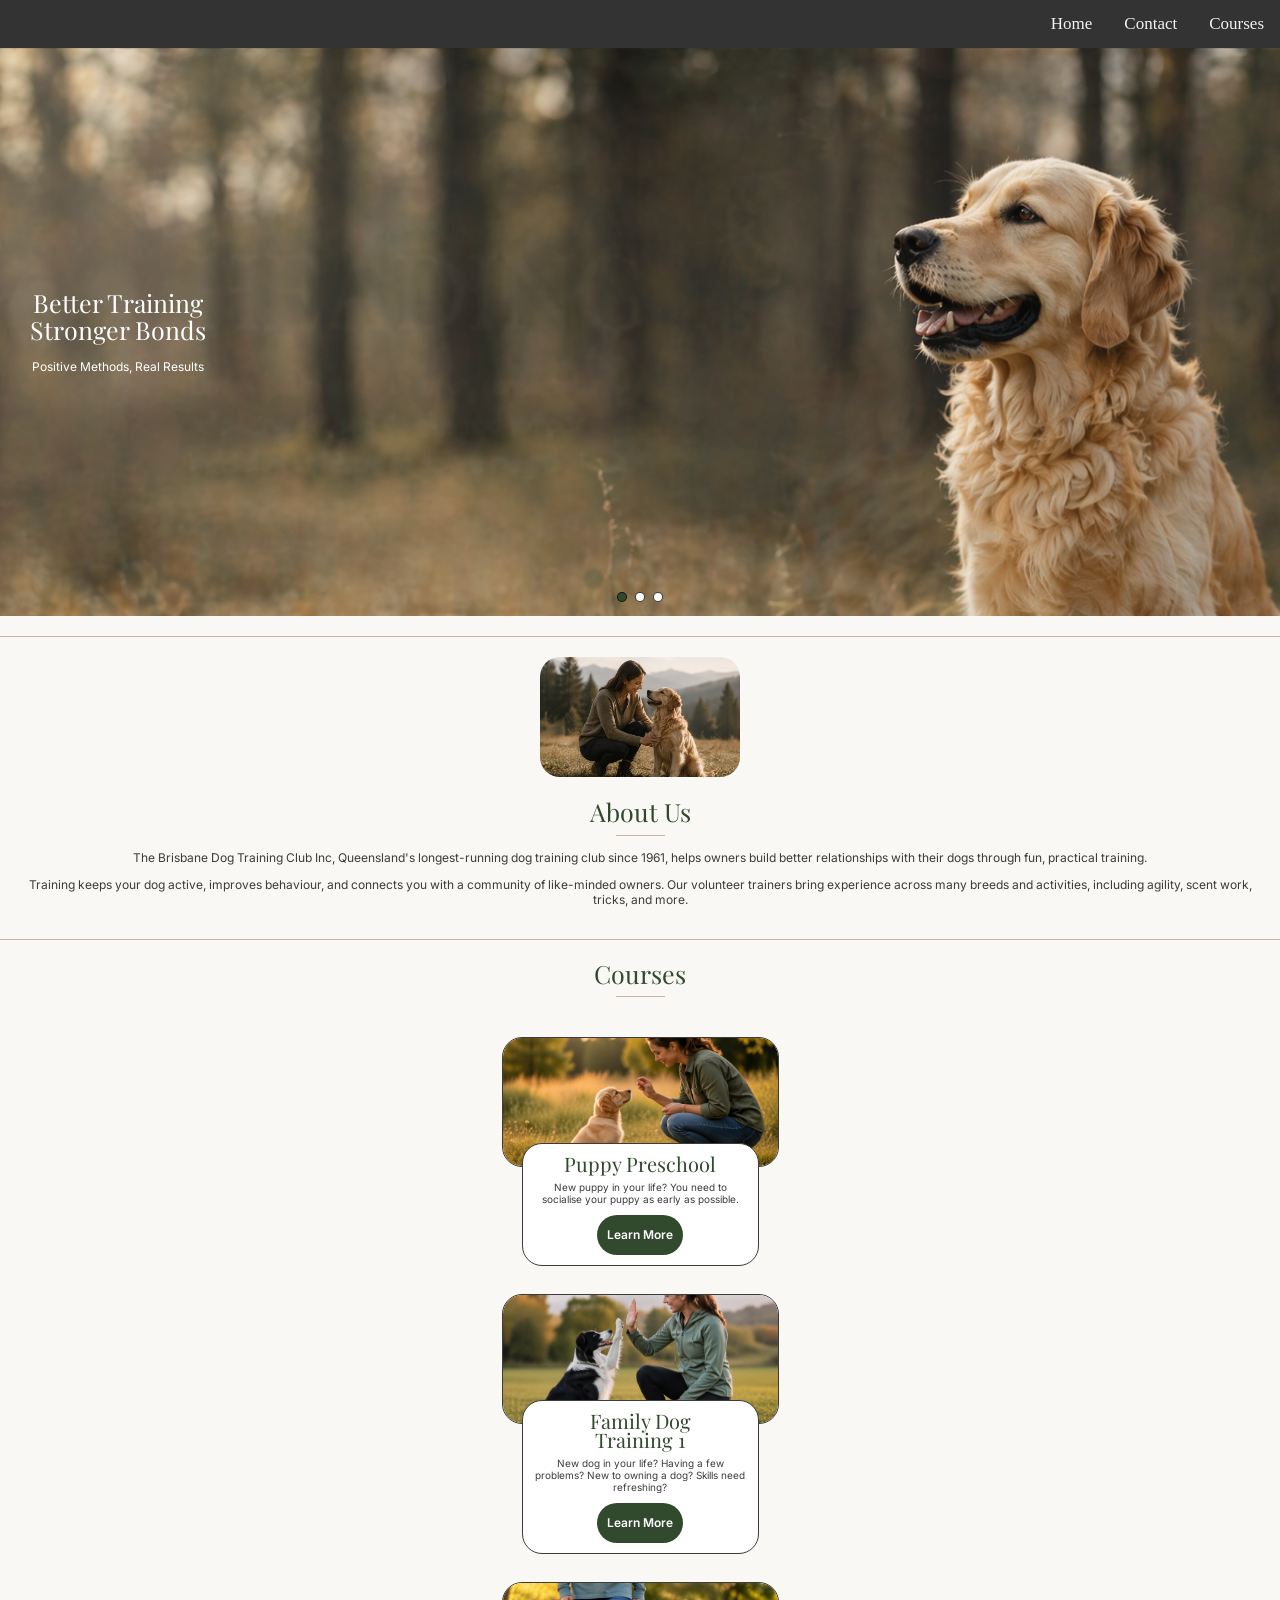
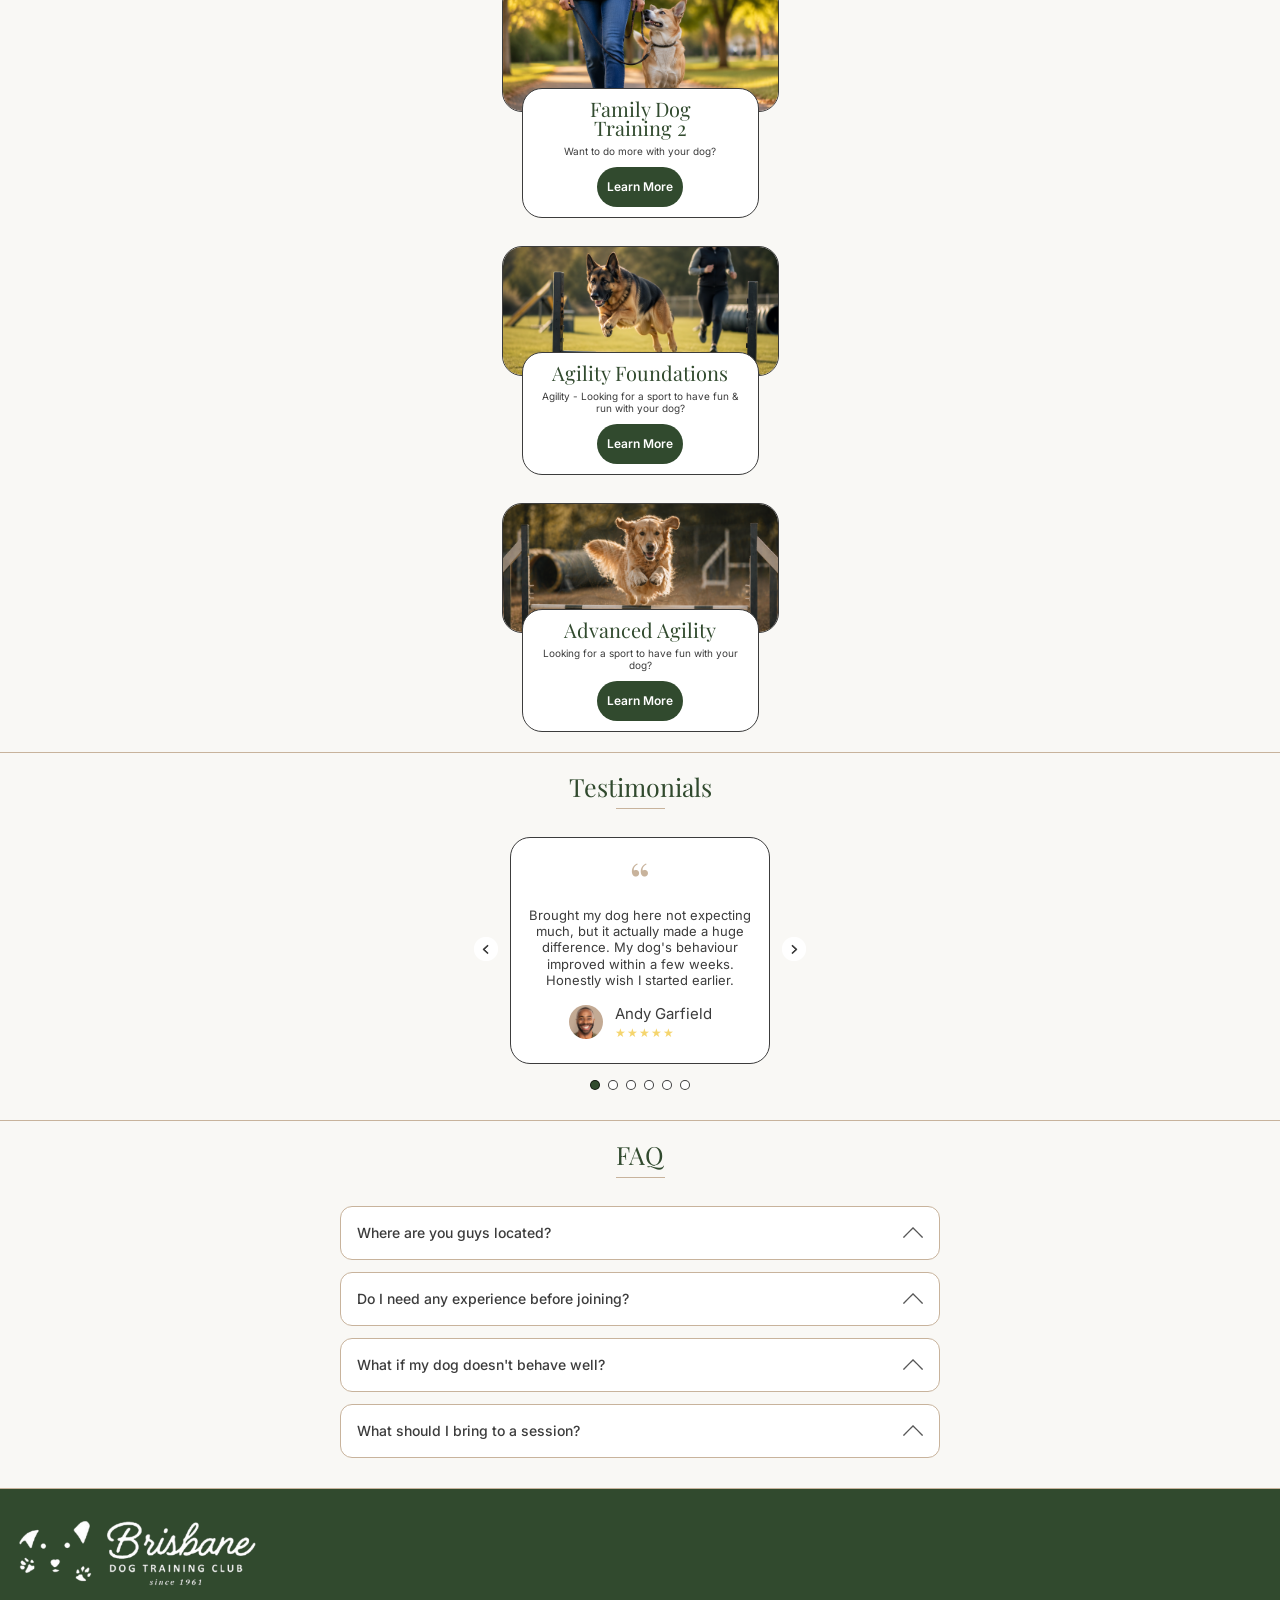
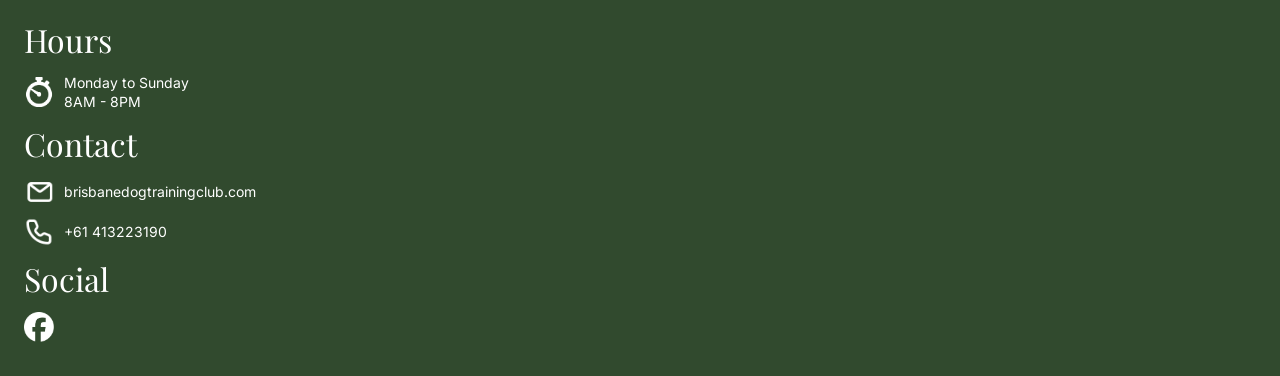
==== index.html @ 81d96376 "add desktop footer" ====
<!DOCTYPE html>
<html lang="en">

<head>
    <meta charset="UTF-8">
    <meta name="viewport" content="width=device-width, initial-scale=1.0">
    <title>Brisbane Dog Training Club</title>

    <link rel="stylesheet" href="styles/main.css">
    <link rel="stylesheet" href="styles/home.css">

    <link rel="preconnect" href="https://fonts.googleapis.com">
    <link rel="preconnect" href="https://fonts.gstatic.com" crossorigin>
    <link
        href="https://fonts.googleapis.com/css2?family=Inter:ital,opsz,wght@0,14..32,100..900;1,14..32,100..900&family=Playfair+Display:ital,wght@0,400..900;1,400..900&display=swap"
        rel="stylesheet">
</head>

<body>
    <div class="topnav">
        <a href="#courses">Courses</a>
        <a href="#contact">Contact</a>
        <a href="#home">Home</a>
    </div>

    <section id="home" class="hero">
        <div class="hero-bg"></div>

        <div class="hero-text">
            <h1 class="text-heading">Better Training<br>Stronger Bonds</h1>
            <p class="text-subtitle">Positive Methods, Real Results</p>
        </div>

        <div class="hero-dots">
            <button class="hero-dot active" aria-label="Show hero image 1"></button>
            <button class="hero-dot" aria-label="Show hero image 2"></button>
            <button class="hero-dot" aria-label="Show hero image 3"></button>
        </div>
    </section>

    <section class="about-section">
        <div class="about-content">
            <img src="assets/images/about-us-dog.png" alt="Owner training a golden retriever outdoors"
                class="about-image">

            <div class="about-text">
                <h2 class="text-heading">About Us</h2>
                <div class="about-title-line"></div>

                <p class="text-body">
                    The Brisbane Dog Training Club Inc, Queensland's longest-running
                    dog training club since 1961, helps owners build better relationships
                    with their dogs through fun, practical training.
                </p>

                <p class="text-body">
                    Training keeps your dog active, improves behaviour, and connects
                    you with a community of like-minded owners. Our volunteer trainers
                    bring experience across many breeds and activities, including agility,
                    scent work, tricks, and more.
                </p>
            </div>
        </div>
    </section>

    <section id="courses" class="courses-section">
        <div class="courses-header">
            <h2 class="text-heading">Courses</h2>
            <div class="courses-title-line"></div>
        </div>

        <div class="courses-grid">
            <article class="course-card">
                <img src="assets/images/training-1.png" alt="Puppy preschool training" class="course-image">

                <div class="course-info">
                    <h3 class="text-subheading">Puppy Preschool</h3>
                    <p class="text-body2">New puppy in your life? You need to socialise your puppy as early as possible.
                    </p>
                    <a href="#" class="course-button text-ui">Learn More</a>
                </div>
            </article>

            <article class="course-card">
                <img src="assets/images/training-2.png" alt="Family dog training 1" class="course-image">

                <div class="course-info">
                    <h3 class="text-subheading">Family Dog<br>Training 1</h3>
                    <p class="text-body2">New dog in your life? Having a few problems? New to owning a dog? Skills need
                        refreshing?</p>
                    <a href="#" class="course-button text-ui">Learn More</a>
                </div>
            </article>

            <article class="course-card">
                <img src="assets/images/training-3.png" alt="Family dog training 2" class="course-image">

                <div class="course-info">
                    <h3 class="text-subheading">Family Dog<br>Training 2</h3>
                    <p class="text-body2">Want to do more with your dog?</p>
                    <a href="#" class="course-button text-ui">Learn More</a>
                </div>
            </article>

            <article class="course-card">
                <img src="assets/images/training-4.png" alt="Agility foundations" class="course-image">

                <div class="course-info">
                    <h3 class="text-subheading">Agility Foundations</h3>
                    <p class="text-body2">Agility - Looking for a sport to have fun & run with your dog?</p>
                    <a href="#" class="course-button text-ui">Learn More</a>
                </div>
            </article>

            <article class="course-card course-card-last">
                <img src="assets/images/training-5.png" alt="Advanced agility" class="course-image">

                <div class="course-info">
                    <h3 class="text-subheading">Advanced Agility</h3>
                    <p class="text-body2">Looking for a sport to have fun with your dog?</p>
                    <a href="#" class="course-button text-ui">Learn More</a>
                </div>
            </article>
        </div>
    </section>
    <section class="testimonials-section">
        <div class="testimonials-header">
            <h2 class="text-heading">Testimonials</h2>
            <div class="testimonials-title-line"></div>
        </div>

        <!-- Mobile carousel -->
        <div class="testimonials-carousel">
            <button class="testimonial-arrow testimonial-arrow-left" aria-label="Previous">
                <img src="assets/images/left-arrow.png" alt="Previous">
            </button>

            <div class="testimonials-track-wrapper">
                <div class="testimonials-track">

                    <article class="testimonial-card">
                        <div class="testimonial-quote">&ldquo;</div>
                        <p class="testimonial-review">Brought my dog here not expecting much, but it actually made a
                            huge
                            difference. My dog's behaviour improved within a few weeks. Honestly wish I started earlier.
                        </p>
                        <div class="testimonial-person">
                            <img src="assets/images/guy-1.png" alt="Andy Garfield" class="testimonial-image">
                            <div class="testimonial-details">
                                <h3 class="text-body2">Andy Garfield</h3>
                                <div class="testimonial-stars">★★★★★</div>
                            </div>
                        </div>
                    </article>

                    <article class="testimonial-card">
                        <div class="testimonial-quote">&ldquo;</div>
                        <p class="testimonial-review">Really welcoming environment, didn't feel judged at all even
                            though my
                            dog was a bit chaotic at first. You can tell the trainers genuinely care.</p>
                        <div class="testimonial-person">
                            <img src="assets/images/guy-2.png" alt="Priya S." class="testimonial-image">
                            <div class="testimonial-details">
                                <h3 class="text-body2">Priya S.</h3>
                                <div class="testimonial-stars">★★★★★</div>
                            </div>
                        </div>
                    </article>

                    <article class="testimonial-card">
                        <div class="testimonial-quote">&ldquo;</div>
                        <p class="testimonial-review">I liked that it's not overly strict or intimidating. They focus on
                            practical training you can actually use at home. My dog is way more responsive now,
                            especially
                            on walks.</p>
                        <div class="testimonial-person">
                            <img src="assets/images/guy-3.png" alt="Marcus L." class="testimonial-image">
                            <div class="testimonial-details">
                                <h3 class="text-body2">Marcus L.</h3>
                                <div class="testimonial-stars">★★★★★</div>
                            </div>
                        </div>
                    </article>

                    <article class="testimonial-card">
                        <div class="testimonial-quote">&ldquo;</div>
                        <p class="testimonial-review">Such a good community vibe, everyone is super friendly. I've met a
                            few
                            people I still keep in touch with outside of training.</p>
                        <div class="testimonial-person">
                            <img src="assets/images/guy-4.png" alt="Emily R." class="testimonial-image">
                            <div class="testimonial-details">
                                <h3 class="text-body2">Emily R.</h3>
                                <div class="testimonial-stars">★★★★★</div>
                            </div>
                        </div>
                    </article>

                    <article class="testimonial-card">
                        <div class="testimonial-quote">&ldquo;</div>
                        <p class="testimonial-review">Was a bit nervous going in, but it turned out to be really chill.
                            The
                            trainers take the time to help you individually. Definitely worth it.</p>
                        <div class="testimonial-person">
                            <img src="assets/images/guy-5.png" alt="Sophie N." class="testimonial-image">
                            <div class="testimonial-details">
                                <h3 class="text-body2">Sophie N.</h3>
                                <div class="testimonial-stars">★★★★★</div>
                            </div>
                        </div>
                    </article>

                    <article class="testimonial-card">
                        <div class="testimonial-quote">&ldquo;</div>
                        <p class="testimonial-review">The variety of activities surprised me, it's not just basic
                            obedience.
                            We tried some agility stuff and it was actually really fun. Feels very approachable.</p>
                        <div class="testimonial-person">
                            <img src="assets/images/guy-6.png" alt="Jason T." class="testimonial-image">
                            <div class="testimonial-details">
                                <h3 class="text-body2">Jason T.</h3>
                                <div class="testimonial-stars">★★★★★</div>
                            </div>
                        </div>
                    </article>

                </div>
            </div>

            <button class="testimonial-arrow testimonial-arrow-right" aria-label="Next">
                <img src="assets/images/right-arrow.png" alt="Next">
            </button>
        </div>

        <div class="testimonials-dots">
            <button class="testimonial-dot active"></button>
            <button class="testimonial-dot"></button>
            <button class="testimonial-dot"></button>
            <button class="testimonial-dot"></button>
            <button class="testimonial-dot"></button>
            <button class="testimonial-dot"></button>
        </div>

        <!-- Desktop grid (hidden on mobile) -->
        <div class="testimonials-grid">
            <article class="testimonial-card">
                <div class="testimonial-quote">&ldquo;</div>
                <p class="testimonial-review">Brought my dog here not expecting much, but it actually made a huge
                    difference. My dog's behaviour improved within a few weeks. Honestly wish I started earlier.</p>
                <div class="testimonial-person">
                    <img src="assets/images/guy-1.png" alt="Andy Garfield" class="testimonial-image">
                    <div class="testimonial-details">
                        <h3 class="text-body2">Andy Garfield</h3>
                        <div class="testimonial-stars">★★★★★</div>
                    </div>
                </div>
            </article>

            <article class="testimonial-card">
                <div class="testimonial-quote">&ldquo;</div>
                <p class="testimonial-review">Really welcoming environment, didn't feel judged at all even though my dog
                    was
                    a bit chaotic at first. You can tell the trainers genuinely care.</p>
                <div class="testimonial-person">
                    <img src="assets/images/guy-2.png" alt="Priya S." class="testimonial-image">
                    <div class="testimonial-details">
                        <h3 class="text-body2">Priya S.</h3>
                        <div class="testimonial-stars">★★★★★</div>
                    </div>
                </div>
            </article>

            <article class="testimonial-card">
                <div class="testimonial-quote">&ldquo;</div>
                <p class="testimonial-review">I liked that it's not overly strict or intimidating. They focus on
                    practical
                    training you can actually use at home. My dog is way more responsive now, especially on walks.</p>
                <div class="testimonial-person">
                    <img src="assets/images/guy-3.png" alt="Marcus L." class="testimonial-image">
                    <div class="testimonial-details">
                        <h3 class="text-body2">Marcus L.</h3>
                        <div class="testimonial-stars">★★★★★</div>
                    </div>
                </div>
            </article>

            <article class="testimonial-card">
                <div class="testimonial-quote">&ldquo;</div>
                <p class="testimonial-review">Such a good community vibe, everyone is super friendly. I've met a few
                    people
                    I still keep in touch with outside of training.</p>
                <div class="testimonial-person">
                    <img src="assets/images/guy-4.png" alt="Emily R." class="testimonial-image">
                    <div class="testimonial-details">
                        <h3 class="text-body2">Emily R.</h3>
                        <div class="testimonial-stars">★★★★★</div>
                    </div>
                </div>
            </article>

            <article class="testimonial-card">
                <div class="testimonial-quote">&ldquo;</div>
                <p class="testimonial-review">Was a bit nervous going in, but it turned out to be really chill. The
                    trainers
                    take the time to help you individually. Definitely worth it.</p>
                <div class="testimonial-person">
                    <img src="assets/images/guy-5.png" alt="Sophie N." class="testimonial-image">
                    <div class="testimonial-details">
                        <h3 class="text-body2">Sophie N.</h3>
                        <div class="testimonial-stars">★★★★★</div>
                    </div>
                </div>
            </article>

            <article class="testimonial-card">
                <div class="testimonial-quote">&ldquo;</div>
                <p class="testimonial-review">The variety of activities surprised me, it's not just basic obedience. We
                    tried some agility stuff and it was actually really fun. Feels very approachable.</p>
                <div class="testimonial-person">
                    <img src="assets/images/guy-6.png" alt="Jason T." class="testimonial-image">
                    <div class="testimonial-details">
                        <h3 class="text-body2">Jason T.</h3>
                        <div class="testimonial-stars">★★★★★</div>
                    </div>
                </div>
            </article>
        </div>
    </section>
    <section class="faq-section">
        <div class="faq-header">
            <h2 class="text-heading">FAQ</h2>
            <div class="faq-title-line"></div>
        </div>

        <div class="faq-list">

            <div class="faq-item">
                <button class="faq-question">
                    <span>Where are you guys located?</span>
                    <img src="assets/images/down-arrow.png" alt="toggle" class="faq-icon">
                </button>
                <div class="faq-answer">
                    <p class="text-body">We're located at 15 Englefield Rd, Oxley QLD 4075 in Brisbane. Our grounds are easy
                        to access and provide plenty of open space for training.</p>
                </div>
            </div>

            <div class="faq-item">
                <button class="faq-question">
                    <span>Do I need any experience before joining?</span>
                    <img src="assets/images/down-arrow.png" alt="toggle" class="faq-icon">
                </button>
                <div class="faq-answer">
                    <p class="text-body">Not at all. Our classes are designed to suit all levels, whether you're a
                        first-time dog owner or have trained dogs before.</p>
                </div>
            </div>

            <div class="faq-item">
                <button class="faq-question">
                    <span>What if my dog doesn't behave well?</span>
                    <img src="assets/images/down-arrow.png" alt="toggle" class="faq-icon">
                </button>
                <div class="faq-answer">
                    <p class="text-body">That's completely normal and one of the main reasons people join. Our trainers will
                        work with you at your dog's pace and help you manage and improve behaviour in a supportive
                        environment.</p>
                </div>
            </div>

            <div class="faq-item">
                <button class="faq-question">
                    <span>What should I bring to a session?</span>
                    <img src="assets/images/down-arrow.png" alt="toggle" class="faq-icon">
                </button>
                <div class="faq-answer">
                    <p class="text-body">Please bring your dog on a lead, along with some treats or toys to keep them
                        engaged. It's also a good idea to wear comfortable clothing and bring anything your dog is used to.
                    </p>
                </div>
            </div>

        </div>
    </section>
<footer class="footer">
    <img src="assets/icons/white-logo.png" alt="Brisbane Dog Training Club" class="footer-logo">

    <div class="footer-blocks">
        <div class="footer-block">
            <h3 class="footer-heading">Hours</h3>
            <div class="footer-row">
                <img src="assets/icons/time.png" alt="Hours" class="footer-icon">
                <p class="footer-text">Monday to Sunday<br>8AM - 8PM</p>
            </div>
        </div>

        <div class="footer-block">
            <h3 class="footer-heading">Contact</h3>
            <div class="footer-row">
                <img src="assets/icons/gmail.png" alt="Email" class="footer-icon">
                <p class="footer-text">brisbanedogtrainingclub.com</p>
            </div>
            <div class="footer-row">
                <img src="assets/icons/phone.png" alt="Phone" class="footer-icon">
                <p class="footer-text">+61 413223190</p>
            </div>
        </div>

        <div class="footer-block">
            <h3 class="footer-heading">Social</h3>
            <a href="https://www.facebook.com/bdtc1" target="_blank">
                <img src="assets/icons/facebook.png" alt="Facebook" class="footer-icon">
            </a>
        </div>
    </div>
</footer>
    <script src="scripts/home.js"></script>
</body>
</html>

<!--
 Contains:z

Header / navbar
Hero carousel
About Us section
Courses section
Testimonials section
FAQ section
Footer
Floating Doggo AI button

Links/buttons:

Home nav → index.html
Courses nav → scrolls to Courses section or links to index.html#courses
Contact nav → scrolls to Footer/Contact section or links to index.html#contact
Cart icon → pages/checkout.html
Doggo AI floating button → pages/doggo-ai.html
Learn More on course card → pages/course-detail.html?course=course-id

JavaScript notes:

Hero carousel changes image/text
Testimonials carousel changes review card
FAQ opens/closes answers
Cart number updates from localStorage

-->
---- styles/main.css ----
/* Global colours, fonts, body, buttons, header, footer, reusable styles */

/* =========================
   GLOBAL COLORS
========================= */

:root {
  --color-header-bg: #f6f2e8;
  --color-page-bg: #f9f8f5;
  --color-text-dark: #3c3c3c;
  --color-primary: #314a2e;
  --color-line: #c8b39c;
  --color-surface: #ffffff;
}

/* =========================
   GLOBAL FONTS & TYPOGRAPHY
   Mobile base: 390px
   Desktop override: 1440px
========================= */

.text-heading {
  font-family: "Playfair Display", serif;
  font-size: 25px;
  font-weight: 400;
  line-height: 1.1;
}

.text-subheading {
  font-family: "Playfair Display", serif;
  font-size: 20px;
  font-weight: 400;
  line-height: 0.95;
}

.text-subtitle {
  font-family: "Inter", sans-serif;
  font-size: 12px;
  font-weight: 400;
  line-height: 1.3;
}

.text-body {
  font-family: "Inter", sans-serif;
  font-size: 12px; /* was 8px */
  font-weight: 400;
  line-height: normal;
}

.text-body2 {
  font-family: "Inter", sans-serif;
  font-size: 10px;
  font-weight: 400;
  line-height: normal;
}

.text-ui {
  font-family: "Inter", sans-serif;
  font-size: 12px;
  font-weight: 600;
  line-height: normal;
}

@media (min-width: 1440px) {
  .text-heading {
    font-size: 92px;
  }

  .text-subheading {
    font-size: 39px;
  }

  .text-subtitle {
    font-size: 44px;
  }

  .text-body {
    font-size: 30px;
  }

  .text-body2 {
    font-size: 20px;
  }

  .text-ui {
    font-size: 21px;
  }
}

html,
body {
  margin: 0;
  padding: 0;
  background-color: var(--color-page-bg);
}
/* =========================
   HEADER / TOP NAVIGATION
========================= */



/* background colour */
.topnav {
  background-color: #333;
  overflow: hidden;
}

/* text */
.topnav a {
  float: right;
  color: #f2f2f2;
  text-align: center;
  padding: 14px 16px;
  text-decoration: none;
  font-size: 17px;
}

/* colour on hover */
.topnav a:hover {
  background-color: #ddd;
  color: black;
}
---- styles/home.css ----
/* Hero, About, Courses, Testimonials, FAQ, Doggo AI floating button */
/* Typography handled by main.css — add these classes to your HTML:
   h1            → text-heading
   .hero-text p  → text-subtitle
   about h2      → text-heading
   about p       → text-body
   courses h2    → text-heading
   course h3     → text-subheading
   course p      → text-body
   .course-button → text-ui
*/

/* =========================
   HERO SECTION — Mobile 390px
========================= */

.hero {
  width: 100%;
  aspect-ratio: 390 / 173;
  max-height: 639.656px;
  position: relative;
  overflow: hidden;
}

.hero-bg {
  position: absolute;
  inset: 0;
  background-image: url("../assets/images/top-dog-1.png");
  background-size: cover;
  background-repeat: no-repeat;
  background-position: center;
  opacity: 1;
  transition: opacity 0.45s ease;
  z-index: 1;
}

.hero-bg.is-fading {
  opacity: 0;
}

.hero-text {
  position: absolute;
  left: 30px;
  top: 50%;
  transform: translateY(-50%);
  color: var(--color-surface);
  text-align: center;
  z-index: 2;
}

.hero-text h1 {
  margin: 0;
  color: var(--color-surface);
}

.hero-text p {
  margin: 15px 0 0;
  color: var(--color-surface);
}

.hero-dots {
  position: absolute;
  left: 50%;
  bottom: 14px;
  transform: translateX(-50%);
  display: flex;
  gap: 8px;
  z-index: 3;
}

.hero-dot {
  width: 10px;
  height: 10px;
  border-radius: 50%;
  border: 1px solid rgba(0, 0, 0, 0.75);
  padding: 0;
  background-color: var(--color-surface);
  cursor: pointer;
}

.hero-dot.active {
  background-color: var(--color-primary);
}

/* =========================
   ABOUT SECTION — Mobile 390px
========================= */

.about-section {
  margin-top: 20px;
  min-height: 187px;
  border-top: 1px solid var(--color-line);
  border-bottom: 1px solid var(--color-line);
  background-color: var(--color-page-bg);
  padding: 20px 12px;
}

.about-content {
  display: flex;
  flex-direction: column; /* stack vertically on mobile */
  align-items: center;
  gap: 21px;
  width: 100%;
  max-width: 1349px;
  margin: 0 auto;
}

.about-image {
  width: 200px;
  height: 120px;
  border-radius: 20px;
  object-fit: cover;
  flex-shrink: 0;
}

.about-text h2 {
  margin: 0;
  color: var(--color-primary);
  text-align: center; /* was left */
}

.about-title-line {
  width: 49px;
  height: 1px;
  background-color: var(--color-line);
  margin-top: 10px;
  margin-bottom: 14px;
  margin-left: auto; /* centre the line */
  margin-right: auto;
}

.about-text p {
  color: var(--color-text-dark);
  text-align: center;
}

.about-text p {
  color: var(--color-text-dark);
}

/* =========================
   COURSES SECTION — Mobile 390px
========================= */

.courses-section {
  min-height: 1205px;
  background-color: var(--color-page-bg);
  padding: 20px 0;
  border-bottom: 1px solid var(--color-line);
}

.courses-header {
  text-align: center;
  margin-bottom: 40px;
}

.courses-header h2 {
  margin: 0;
  color: var(--color-primary);
  text-align: center;
}

.courses-title-line {
  width: 49px;
  height: 1px;
  background-color: var(--color-line);
  margin: 8px auto 0;
}

.courses-grid {
  display: grid;
  grid-template-columns: 1fr;
  justify-items: center;
  gap: 28px;
  max-width: 100%;
  margin: 0 auto;
}

.course-card {
  position: relative;
  width: 275px;
  display: flex;
  flex-direction: column;
  align-items: center;
}

.course-image {
  width: 275px;
  aspect-ratio: 275 / 128;
  border-radius: 20px;
  border: 1px solid #3c3c3c;
  object-fit: cover;
  display: block;
}

.course-info {
  width: 211px;
  min-height: auto;
  margin-top: -24px;
  padding: 10px 12px;
  background-color: var(--color-surface);
  border: 1px solid var(--color-text-dark);
  border-radius: 20px;
  text-align: center;
  position: relative;
  z-index: 2;
  display: flex;
  flex-direction: column;
  align-items: center;
}

.course-info h3 {
  margin: 0 0 8px;
  color: var(--color-primary);
  text-align: center;
}

.course-info p {
  margin: 0 0 10px;
  color: var(--color-text-dark);
  text-align: center;
}

.course-button {
  width: 86px;
  height: 40px;
  display: flex;
  align-items: center;
  justify-content: center;
  border-radius: 20px;
  background-color: var(--color-primary);
  color: var(--color-surface);
  text-decoration: none;
}

/* =========================
   TESTIMONIALS SECTION — Mobile 390px
========================= */

.testimonials-section {
  background-color: var(--color-page-bg);
  padding: 20px 0 30px;
  border-bottom: 1px solid var(--color-line);
}

.testimonials-header {
  text-align: center;
  margin-bottom: 28px;
}

.testimonials-header h2 {
  margin: 0;
  color: var(--color-primary);
}

.testimonials-title-line {
  width: 49px;
  height: 1px;
  background-color: var(--color-line);
  margin: 8px auto 0;
}

/* --- Mobile carousel --- */
.testimonials-carousel {
  display: flex;
  align-items: center;
  justify-content: center;
  gap: 8px;
  padding: 0 4px;
}

.testimonials-track-wrapper {
  width: 260px;
  overflow: hidden;
}

.testimonials-track {
  display: flex;
  transition: transform 0.6s ease;
}

.testimonial-card {
  min-width: 260px;
  border: 1px solid var(--color-text-dark);
  border-radius: 20px;
  background-color: var(--color-surface);
  padding: 16px;
  display: flex;
  flex-direction: column;
  align-items: center;
  justify-content: center;
  box-sizing: border-box;
}

.testimonial-arrow {
  background: none;
  border: none;
  cursor: pointer;
  padding: 0 4px;
  flex-shrink: 0;
}

.testimonial-arrow img {
  width: 24px;
  height: 24px;
}

.testimonial-arrow:hover {
  color: var(--color-primary);
}

/* --- Dots --- */
.testimonials-dots {
  display: flex;
  justify-content: center;
  gap: 8px;
  margin-top: 16px;
}

.testimonial-dot {
  width: 10px;
  height: 10px;
  border-radius: 50%;
  border: 1px solid rgba(0, 0, 0, 0.75);
  padding: 0;
  background-color: var(--color-surface);
  cursor: pointer;
}

.testimonial-dot.active {
  background-color: var(--color-primary);
}

.testimonial-quote {
  color: var(--color-line);
  font-family: "Playfair Display", serif;
  font-size: 52px;
  font-weight: 400;
  line-height: 0.7;
  margin-bottom: 8px;
}

.testimonial-review {
  width: 100%;
  margin: 0 0 16px;
  color: var(--color-text-dark);
  font-family: "Inter", sans-serif;
  font-size: 13px;
  font-weight: 400;
  line-height: 1.25;
  text-align: center;
}

.testimonial-person {
  display: flex;
  align-items: center;
  justify-content: center;
  gap: 12px;
}

.testimonial-image {
  width: 34px;
  height: 34px;
  border-radius: 50%;
  object-fit: cover;
  flex-shrink: 0;
}

.testimonial-details {
  display: flex;
  flex-direction: column;
  align-items: flex-start;
}

.testimonial-details h3 {
  margin: 0 0 4px;
  color: var(--color-text-dark);
  font-family: "Inter", sans-serif;
  font-size: 15px;
  font-weight: 400;
  line-height: normal;
}

.testimonial-stars {
  color: #f5d56e;
  font-size: 12px;
  letter-spacing: 1px;
  line-height: 1;
}

.testimonials-grid {
  display: none;
}

/* =========================
   FAQ SECTION — Mobile 390px
========================= */

.faq-section {
  background-color: var(--color-page-bg);
  padding: 20px 24px 30px;
  border-bottom: 1px solid var(--color-line);
}

.faq-header {
  text-align: center;
  margin-bottom: 28px;
}

.faq-header h2 {
  margin: 0;
  color: var(--color-primary);
}

.faq-title-line {
  width: 49px;
  height: 1px;
  background-color: var(--color-line);
  margin: 8px auto 0;
}

.faq-list {
  display: flex;
  flex-direction: column;
  gap: 12px;
  max-width: 600px;
  margin: 0 auto;
}

.faq-item {
  border: 1px solid var(--color-line);
  border-radius: 12px;
  overflow: hidden;
  background-color: var(--color-surface);
}

.faq-question {
  width: 100%;
  display: flex;
  align-items: center;
  justify-content: space-between;
  padding: 16px;
  background: none;
  border: none;
  cursor: pointer;
  text-align: left;
  color: var(--color-text-dark);
  font-family: "Inter", sans-serif;
  font-size: 14px;
  font-weight: 500;
  gap: 12px;
}

.faq-icon {
  width: 20px;
  height: 20px;
  flex-shrink: 0;
  object-fit: contain;
  transition: transform 0.3s ease;
}

.faq-item.open .faq-icon {
  transform: rotate(180deg);
}

.faq-answer {
  max-height: 0;
  overflow: hidden;
  transition:
    max-height 0.4s ease,
    padding 0.3s ease;
  padding: 0 16px;
}

.faq-item.open .faq-answer {
  max-height: 300px;
  padding: 0 16px 16px;
}

.faq-answer p {
  margin: 0;
  color: var(--color-text-dark);
}

/* =========================
   FOOTER — Mobile 390px
========================= */

.footer {
  background-color: var(--color-primary);
  padding: 30px 24px;
  display: flex;
  flex-direction: column;
  gap: 24px;
}

.footer-logo {
  width: 300px;
  object-fit: contain;
  align-self: flex-start;
  margin-left: -20px;
}

.footer-heading {
  font-family: "Playfair Display", serif;
  font-size: 32px;
  font-weight: 400;
  color: var(--color-surface);
  margin: 0 0 12px;
}

.footer-block {
  display: flex;
  flex-direction: column;
}

.footer-row {
  display: flex;
  align-items: center;
  gap: 10px;
  margin-bottom: 10px;
}

.footer-icon {
  width: 30px;
  height: 30px;
  object-fit: contain;
  flex-shrink: 0;
}

.footer-text {
  margin: 0;
  color: var(--color-surface);
  font-family: "Inter", sans-serif;
  font-size: 14px;
  font-weight: 400;
  line-height: 1.4;
}
/* =========================
   DESKTOP OVERRIDES — 1440px
========================= */

@media (min-width: 1440px) {
  /* --- Hero --- */
  .hero-text {
    left: 120px;
  }

  .hero-text p {
    margin-top: 55px;
  }

  .hero-dots {
    bottom: 42px;
    gap: 18px;
  }

  .hero-dot {
    width: 24px;
    height: 24px;
    border-width: 3px;
  }

  /* --- About --- */
  .about-content {
    margin-top: 74px;
    margin-bottom: 74px;
    border-top-width: 4px;
    border-bottom-width: 4px;
    flex-direction: row;
    align-items: flex-end;
    gap: 100px; /* more space between image and text */
  }

  .about-text h2 {
    text-align: left;
  }

  .about-text p {
    text-align: left;
  }

  .about-title-line {
    margin-left: 0;
    margin-right: 0;
  }

  .about-image {
    width: 573px;
    height: 491px;
    border-radius: 36px;
  }

  .about-text {
    width: 698px;
  }

  .about-title-line {
    width: 181px;
    height: 4px;
    margin-top: 32px;
    margin-bottom: 33px;
  }

  /* --- Courses --- */
  .courses-section {
    min-height: 1725px;
    padding: 74px 44px;
    border-bottom-width: 4px;
  }

  .courses-header {
    margin-bottom: 79px;
  }

  .courses-title-line {
    width: 181px;
    height: 4px;
    margin-top: 22px;
  }

  .courses-grid {
    display: grid;
    grid-template-columns: repeat(2, 529px);
    column-gap: 99px;
    row-gap: 103px;
    justify-content: center;
    max-width: 1157px;
    margin: 0 auto;
  }

  .course-card {
    width: 529px;
    height: 447px;
  }

  .course-image {
    width: 529px;
    height: 246px;
    border-radius: 40px;
    border-width: 2px;
  }

  .course-info {
    width: 406px;
    padding: 26px 29px;
    border-radius: 40px;
    border-width: 2px;
    margin-top: 0;
    position: absolute;
    left: 50%;
    bottom: 0;
    transform: translateX(-50%);
  }

  .course-info h3 {
    margin-bottom: 20px;
  }

  .course-info p {
    margin-bottom: 30px;
  }

  .course-button {
    width: 165px;
    height: 50px;
    border-radius: 40px;
  }

  .course-card-last {
    grid-column: 1 / 3;
    justify-self: center;
  }

  /* --- Testimonials --- */

  .testimonials-grid {
    display: none;
  }

  .testimonials-carousel {
    display: flex;
  }

  .testimonials-dots {
    display: flex;
  }

  .testimonials-track-wrapper {
    width: calc(3 * 369px + 2 * 48px);
  }

  .testimonial-arrow img {
    width: 48px;
    height: 48px;
  }

  .testimonial-dot {
    width: 16px;
    height: 16px;
  }

  .testimonial-card {
    min-width: 369px;
    min-height: 333px;
    border-radius: 36px;
    border-width: 2px;
    padding: 24px 28px;
  }

  .testimonials-dots {
    margin-top: 24px;
  }

  .testimonial-quote {
    font-size: 120px;
    margin-bottom: 10px;
  }

  .testimonial-review {
    font-size: 19px;
    margin-bottom: 30px;
  }

  .testimonial-image {
    width: 54px;
    height: 54px;
  }

  .testimonial-details h3 {
    font-size: 20px;
    margin-bottom: 8px;
  }

  .testimonial-stars {
    font-size: 21px;
    letter-spacing: 4px;
  }

  .testimonials-section {
    min-height: 857px;
    padding: 74px 44px;
    border-bottom-width: 4px;
  }

  .testimonials-header {
    margin-bottom: 79px;
  }

  .testimonials-title-line {
    width: 181px;
    height: 4px;
    margin-top: 22px;
  }
  .testimonials-track {
    gap: 48px;
  }

  /* --- FAQ --- */
  .faq-section {
    padding: 74px 44px;
    border-bottom-width: 4px;
  }

  .faq-header {
    margin-bottom: 56px;
  }

  .faq-title-line {
    width: 181px;
    height: 4px;
    margin-top: 22px;
  }

  .faq-list {
    max-width: 1100px;
    gap: 16px;
  }

  .faq-question {
    font-size: 20px;
    padding: 24px;
  }

  .faq-icon {
    width: 28px;
    height: 28px;
  }

  .faq-answer {
    padding: 0 24px;
  }

  .faq-item.open .faq-answer {
    padding: 0 24px 24px;
  }

  .faq-answer p {
    font-size: 18px;
  }

  /* --- Footer --- */
  .footer {
    padding: 60px 80px;
    gap: 40px;
  }

  .footer-logo {
    width: 600px;
  }

  .footer-blocks {
    display: flex;
    flex-direction: row;
    align-items: flex-start;
    gap: 0;
    width: 100%;
  }

  .footer-block {
    flex: 1;
    padding: 0 40px;
    border-right: 1px solid rgba(255, 255, 255, 0.3);
  }

  .footer-block:first-child {
    padding-left: 0;
  }

  .footer-block:last-child {
    border-right: none;
  }

  .footer-icon {
    width: 55px;
    height: 55px;
  }

  .footer-text {
    font-size: 18px;
  }
}
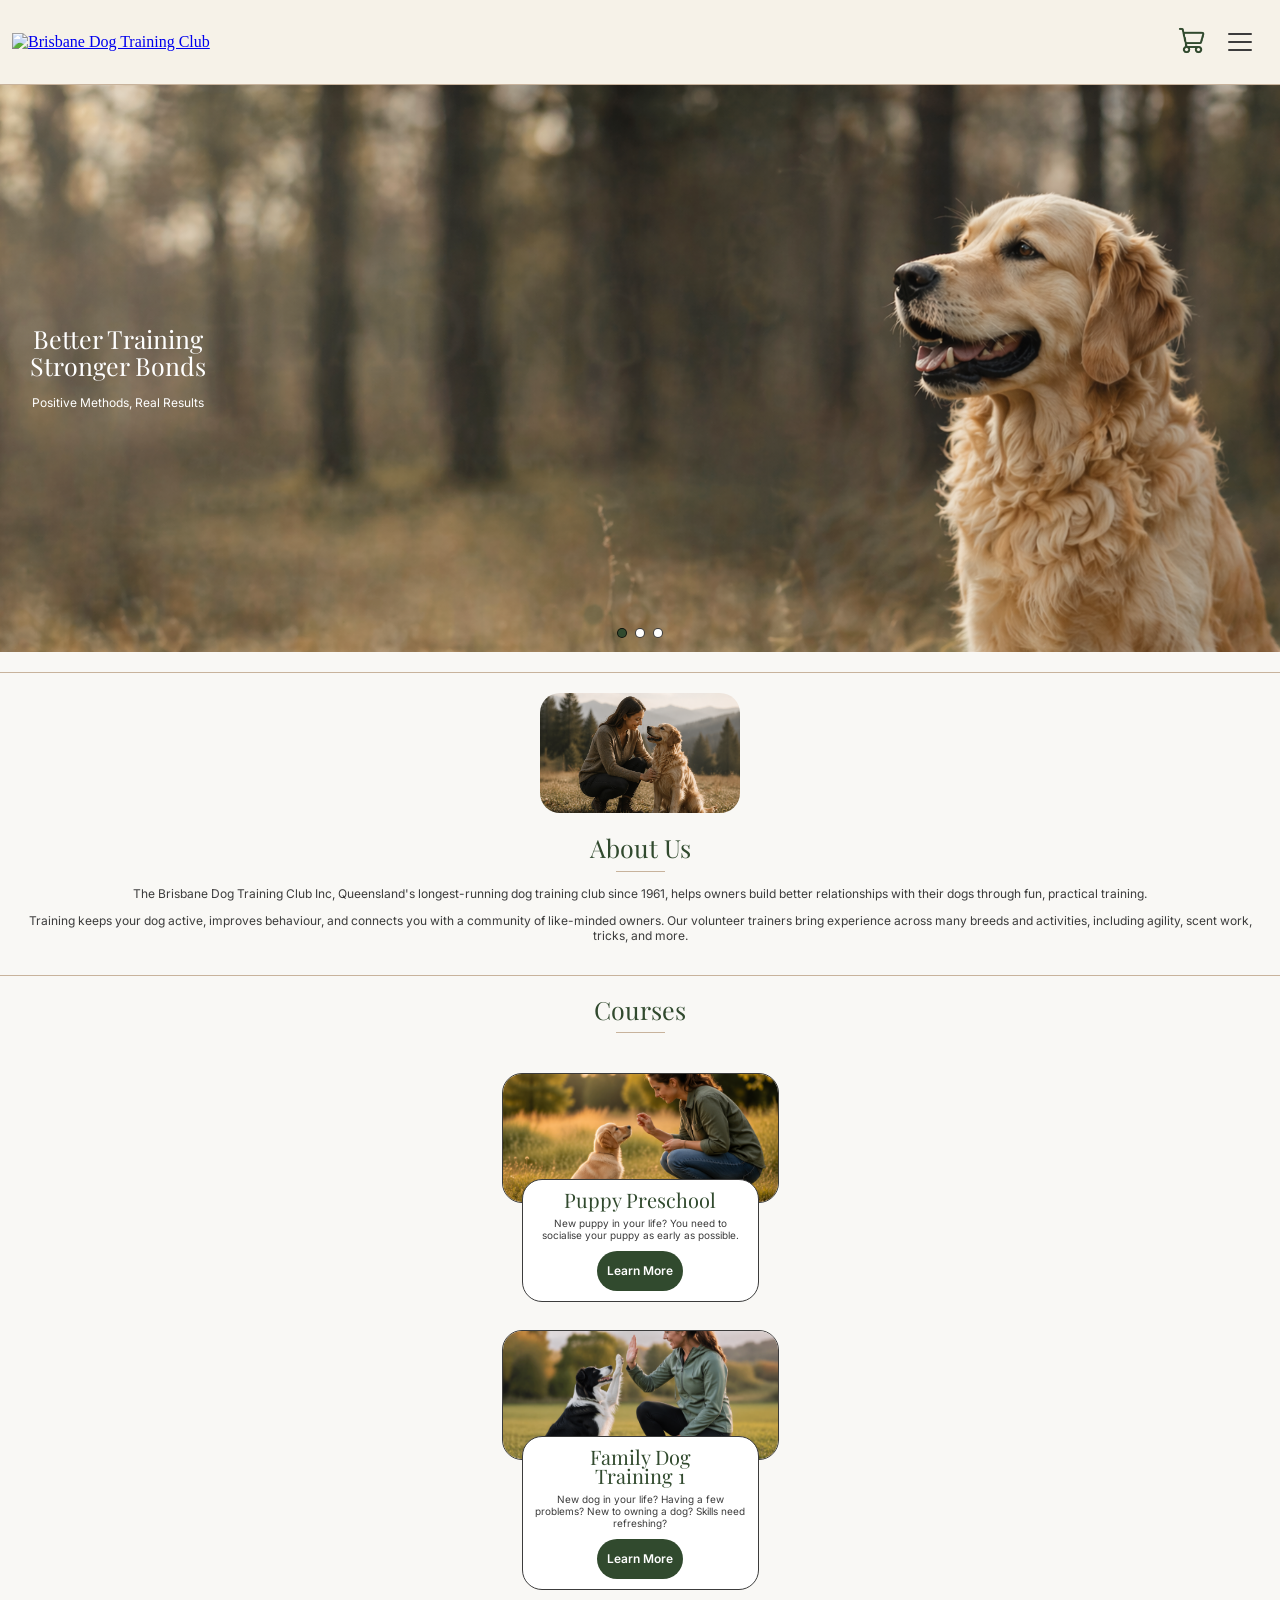
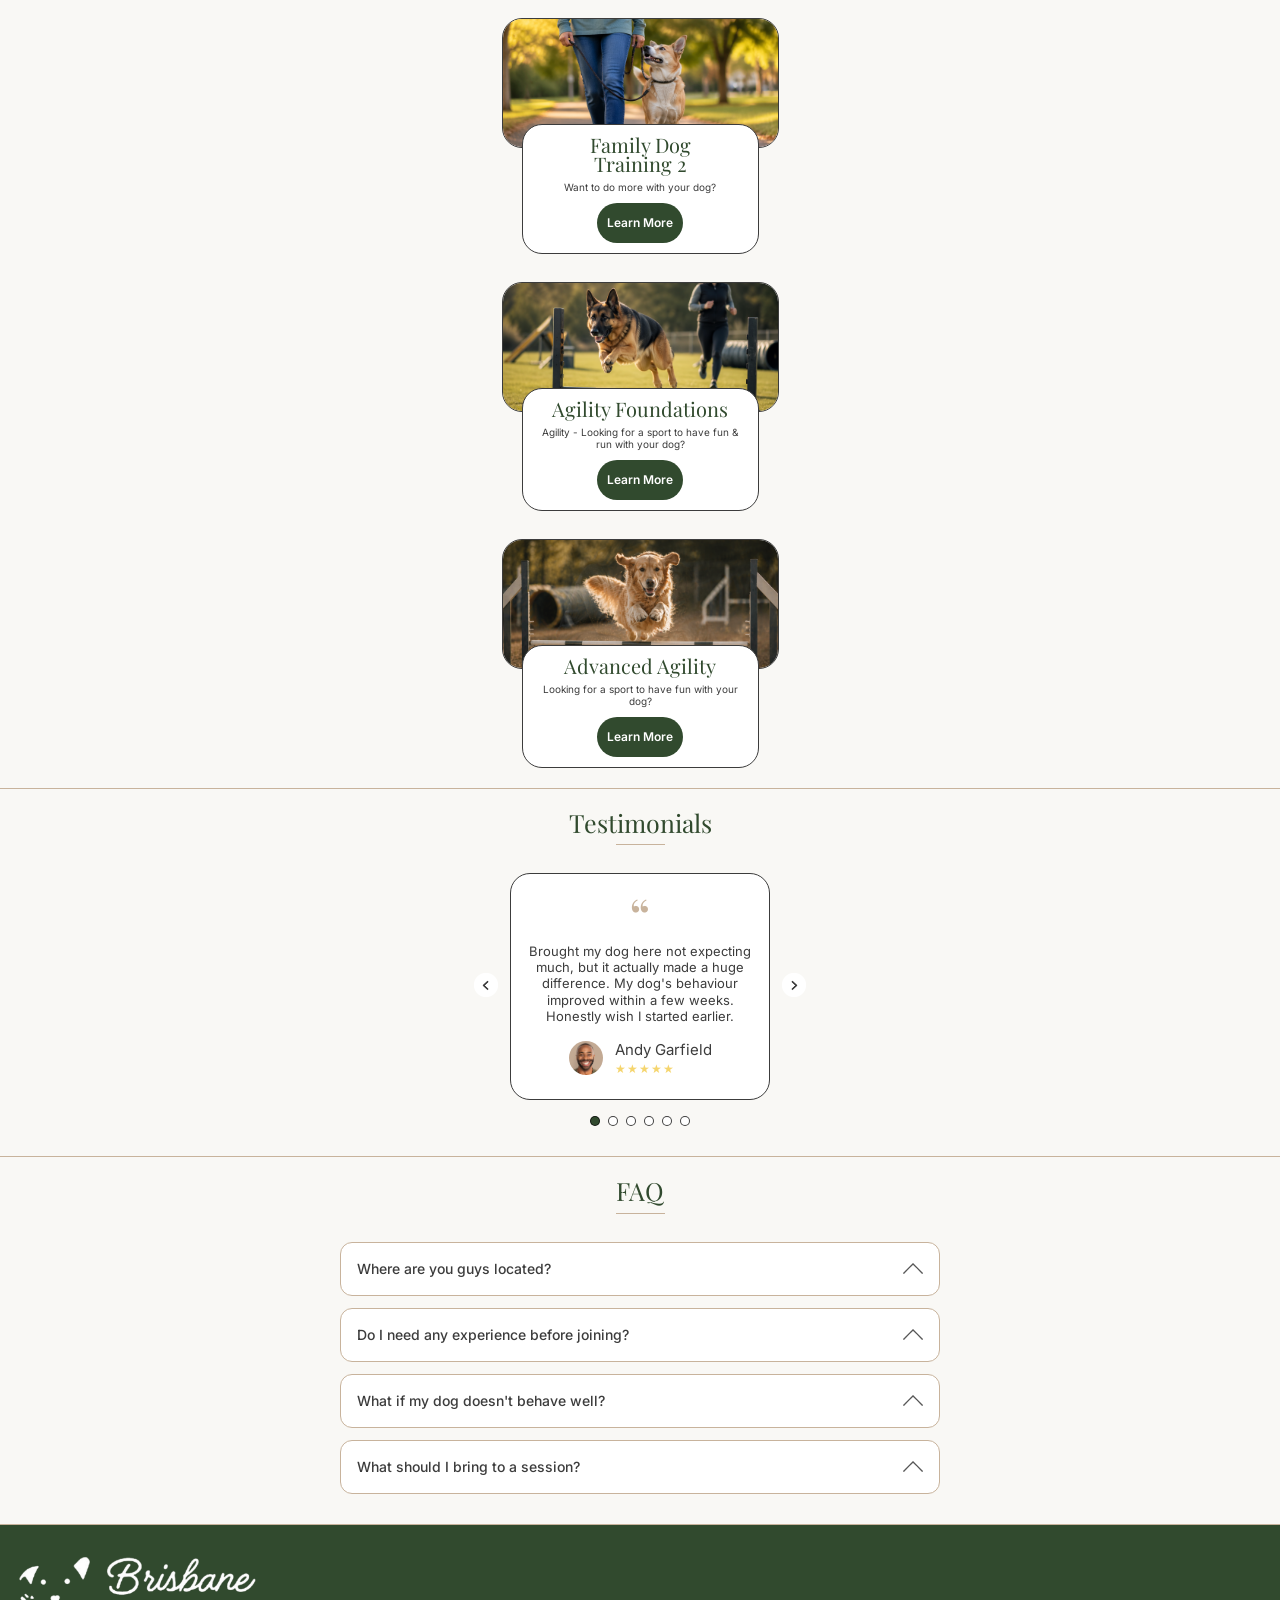
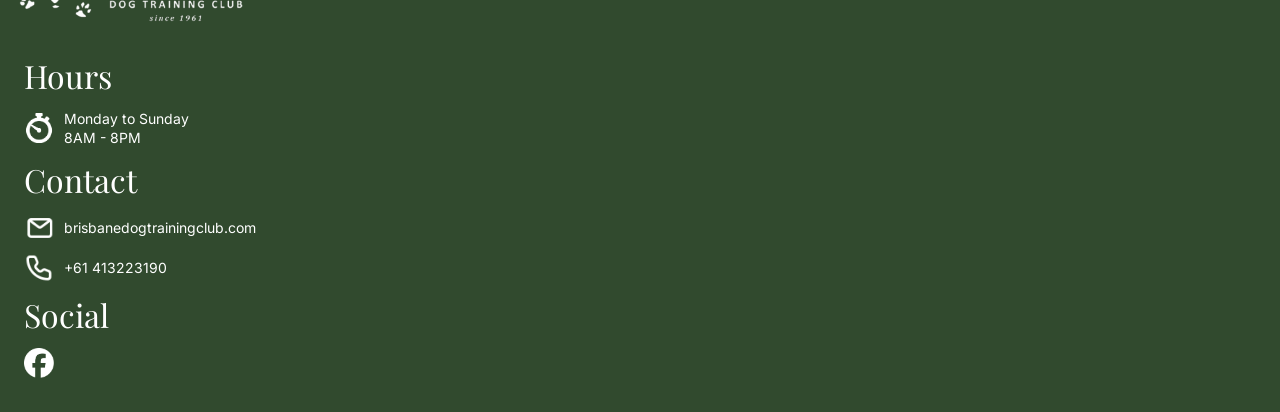
==== commit 9630182e: "add sticky mobile header with mobile hamburger menu, smooth scroll and hover effect" ====
--- a/index.html
+++ b/index.html
@@ -17,11 +17,38 @@
 </head>
 
 <body>
-    <div class="topnav">
-        <a href="#courses">Courses</a>
-        <a href="#contact">Contact</a>
-        <a href="#home">Home</a>
+<header class="header">
+    <a href="#home" class="header-logo-link">
+        <img src="assets/icons/logo.png" alt="Brisbane Dog Training Club" class="header-logo">
+    </a>
+
+    <!-- Desktop nav -->
+    <nav class="header-nav">
+        <a href="#home" class="header-link">Home</a>
+        <a href="#courses" class="header-link">Courses</a>
+        <a href="#contact" class="header-link">Contact</a>
+    </nav>
+
+    <!-- Right side icons -->
+    <div class="header-right">
+        <a href="pages/checkout.html" class="header-cart">
+            <img src="assets/icons/cart.png" alt="Cart" class="header-icon">
+        </a>
+        <!-- Hamburger (mobile only) -->
+        <button class="header-hamburger" aria-label="Menu">
+            <span></span>
+            <span></span>
+            <span></span>
+        </button>
     </div>
+
+    <!-- Mobile menu -->
+    <div class="header-mobile-menu">
+        <a href="#home" class="header-mobile-link">Home</a>
+        <a href="#courses" class="header-mobile-link">Courses</a>
+        <a href="#contact" class="header-mobile-link">Contact</a>
+    </div>
+</header>
 
     <section id="home" class="hero">
         <div class="hero-bg"></div>
@@ -382,7 +409,7 @@
 
         </div>
     </section>
-<footer class="footer">
+<footer class="footer" id="contact">
     <img src="assets/icons/white-logo.png" alt="Brisbane Dog Training Club" class="footer-logo">
 
     <div class="footer-blocks">
--- a/styles/main.css
+++ b/styles/main.css
@@ -12,6 +12,13 @@
   --color-primary: #314a2e;
   --color-line: #c8b39c;
   --color-surface: #ffffff;
+}
+html,
+body {
+  margin: 0;
+  padding: 0;
+  background-color: var(--color-page-bg);
+  scroll-behavior: smooth;
 }
 
 /* =========================
@@ -88,36 +95,86 @@
   }
 }
 
-html,
-body {
-  margin: 0;
-  padding: 0;
-  background-color: var(--color-page-bg);
-}
 /* =========================
-   HEADER / TOP NAVIGATION
+   Transitions, animations, hover effects
 ========================= */
 
-
-
-/* background colour */
-.topnav {
-  background-color: #333;
-  overflow: hidden;
+/* Hamburger → X animation */
+.header-hamburger.open span:nth-child(1) {
+  transform: translateY(7px) rotate(45deg);
 }
 
-/* text */
-.topnav a {
-  float: right;
-  color: #f2f2f2;
-  text-align: center;
-  padding: 14px 16px;
-  text-decoration: none;
-  font-size: 17px;
+.header-hamburger.open span:nth-child(2) {
+  opacity: 0;
 }
 
-/* colour on hover */
-.topnav a:hover {
-  background-color: #ddd;
-  color: black;
+.header-hamburger.open span:nth-child(3) {
+  transform: translateY(-7px) rotate(-45deg);
+}
+
+/* Mobile menu slide down */
+.header-mobile-menu {
+  display: flex;
+  flex-direction: column;
+  position: absolute;
+  top: 100%;
+  left: 0;
+  right: 0;
+  background-color: var(--color-header-bg);
+  padding: 0 24px;
+  border-bottom: 1px solid var(--color-line);
+  gap: 16px;
+  z-index: 99;
+  max-height: 0;
+  overflow: hidden;
+  transition: max-height 0.35s ease, padding 0.35s ease;
+}
+
+.header-mobile-menu.open {
+  max-height: 300px;
+  padding: 16px 24px;
+}
+
+/* Nav link hover */
+.header-link {
+  color: var(--color-text-dark);
+  text-decoration: none;
+  font-family: "Inter", sans-serif;
+  font-size: 16px;
+  font-weight: 500;
+  position: relative;
+  transition: color 0.2s ease;
+}
+
+.header-link::after {
+  content: '';
+  position: absolute;
+  bottom: -2px;
+  left: 0;
+  width: 0;
+  height: 2px;
+  background-color: var(--color-primary);
+  transition: width 0.25s ease;
+}
+
+.header-link:hover {
+  color: var(--color-primary);
+}
+
+.header-link:hover::after {
+  width: 100%;
+}
+
+/* Mobile link hover */
+.header-mobile-link {
+  color: var(--color-text-dark);
+  text-decoration: none;
+  font-family: "Inter", sans-serif;
+  font-size: 16px;
+  font-weight: 500;
+  transition: color 0.2s ease;
+}
+
+.header-mobile-link:hover {
+  color: var(--color-primary);
 }
--- a/styles/home.css
+++ b/styles/home.css
@@ -14,6 +14,87 @@
    HERO SECTION — Mobile 390px
 ========================= */
 
+/* =========================
+   HEADER
+========================= */
+
+.header {
+  background-color: var(--color-header-bg);
+  display: flex;
+  align-items: center;
+  justify-content: space-between;
+  padding: 12px 24px;
+  height: 60px;
+  position: sticky;
+  top: 0;
+  z-index: 100;
+}
+
+.header-logo {
+  height: 200px;
+  width: auto;
+  object-fit: contain;
+  margin-left: -12px;
+  margin-bottom: -10px;
+}
+
+/* hide desktop nav on mobile */
+.header-nav {
+  display: none;
+}
+
+.header-right {
+  display: flex;
+  align-items: center;
+  gap: 16px;
+}
+
+.header-icon {
+  width: 32px;
+  height: 32px;
+  object-fit: contain;
+  margin-bottom: -1px;
+}
+
+.header-hamburger {
+  background: none;
+  border: none;
+  cursor: pointer;
+  display: flex;
+  flex-direction: column;
+  gap: 6px;
+  padding: 4px;
+}
+
+.header-hamburger span {
+  display: block;
+  width: 24px;
+  height: 2px;
+  background-color: var(--color-text-dark);
+  border-radius: 2px;
+  transition: all 0.3s ease;
+}
+
+
+.header-mobile-link {
+  color: var(--color-text-dark);
+  text-decoration: none;
+  font-family: "Inter", sans-serif;
+  font-size: 16px;
+  font-weight: 500;
+}
+
+.header-link {
+  color: var(--color-text-dark);
+  text-decoration: none;
+  font-family: "Inter", sans-serif;
+  font-size: 16px;
+  font-weight: 500;
+}
+
+/* Desktop */
+
+
 .hero {
   width: 100%;
   aspect-ratio: 390 / 173;
@@ -132,10 +213,6 @@
 .about-text p {
   color: var(--color-text-dark);
   text-align: center;
-}
-
-.about-text p {
-  color: var(--color-text-dark);
 }
 
 /* =========================
@@ -540,7 +617,31 @@
    DESKTOP OVERRIDES — 1440px
 ========================= */
 
+
 @media (min-width: 1440px) {
+  /* --- Header --- */
+    .header {
+    padding: 16px 60px;
+  }
+
+  .header-nav {
+    display: flex;
+    align-items: center;
+    gap: 40px;
+  }
+
+  .header-hamburger {
+    display: none;
+  }
+
+  .header-logo {
+    height: 60px;
+  }
+
+  .header-icon {
+    width: 28px;
+    height: 28px;
+  }
   /* --- Hero --- */
   .hero-text {
     left: 120px;
@@ -820,9 +921,9 @@
   .footer-block {
     flex: 1;
     padding: 0 40px;
-    border-right: 1px solid rgba(255, 255, 255, 0.3);
-  }
-
+    border-right: 2px solid var(--color-line);
+    align-self: stretch;
+  }
   .footer-block:first-child {
     padding-left: 0;
   }
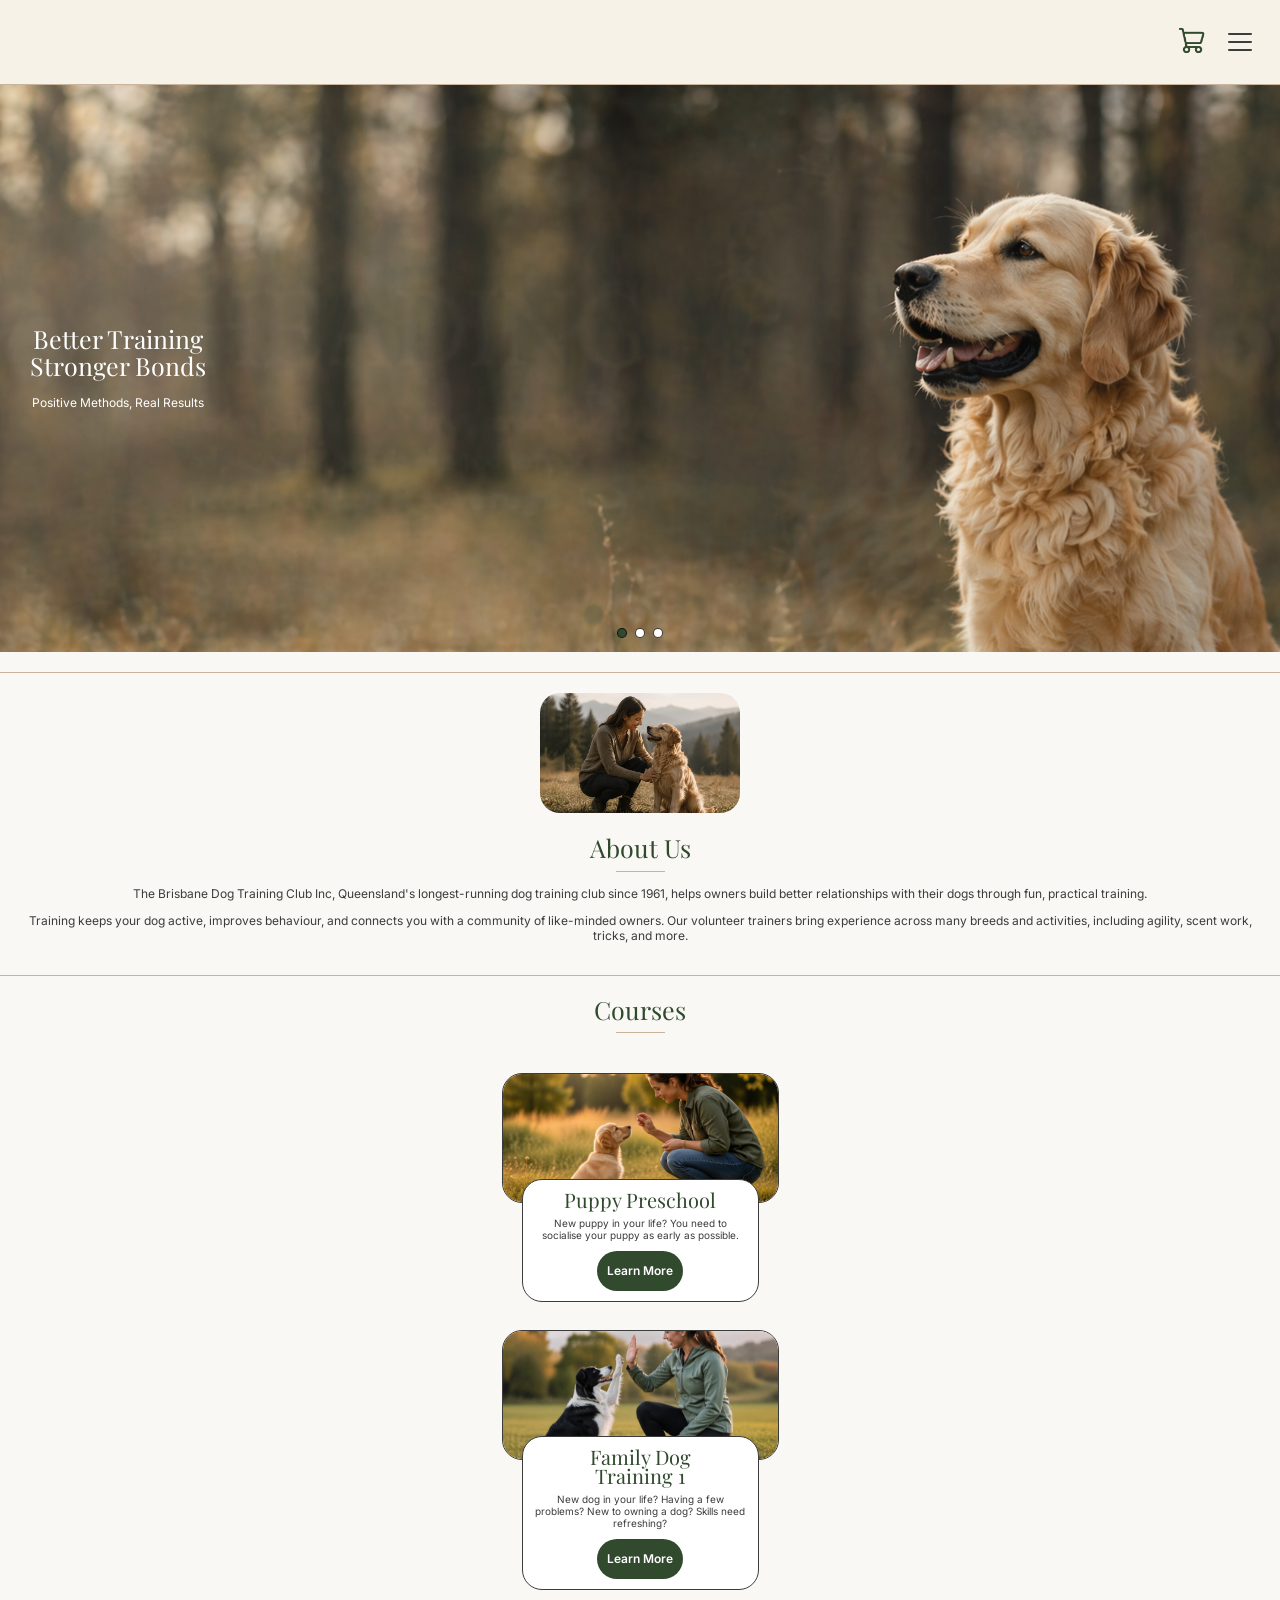
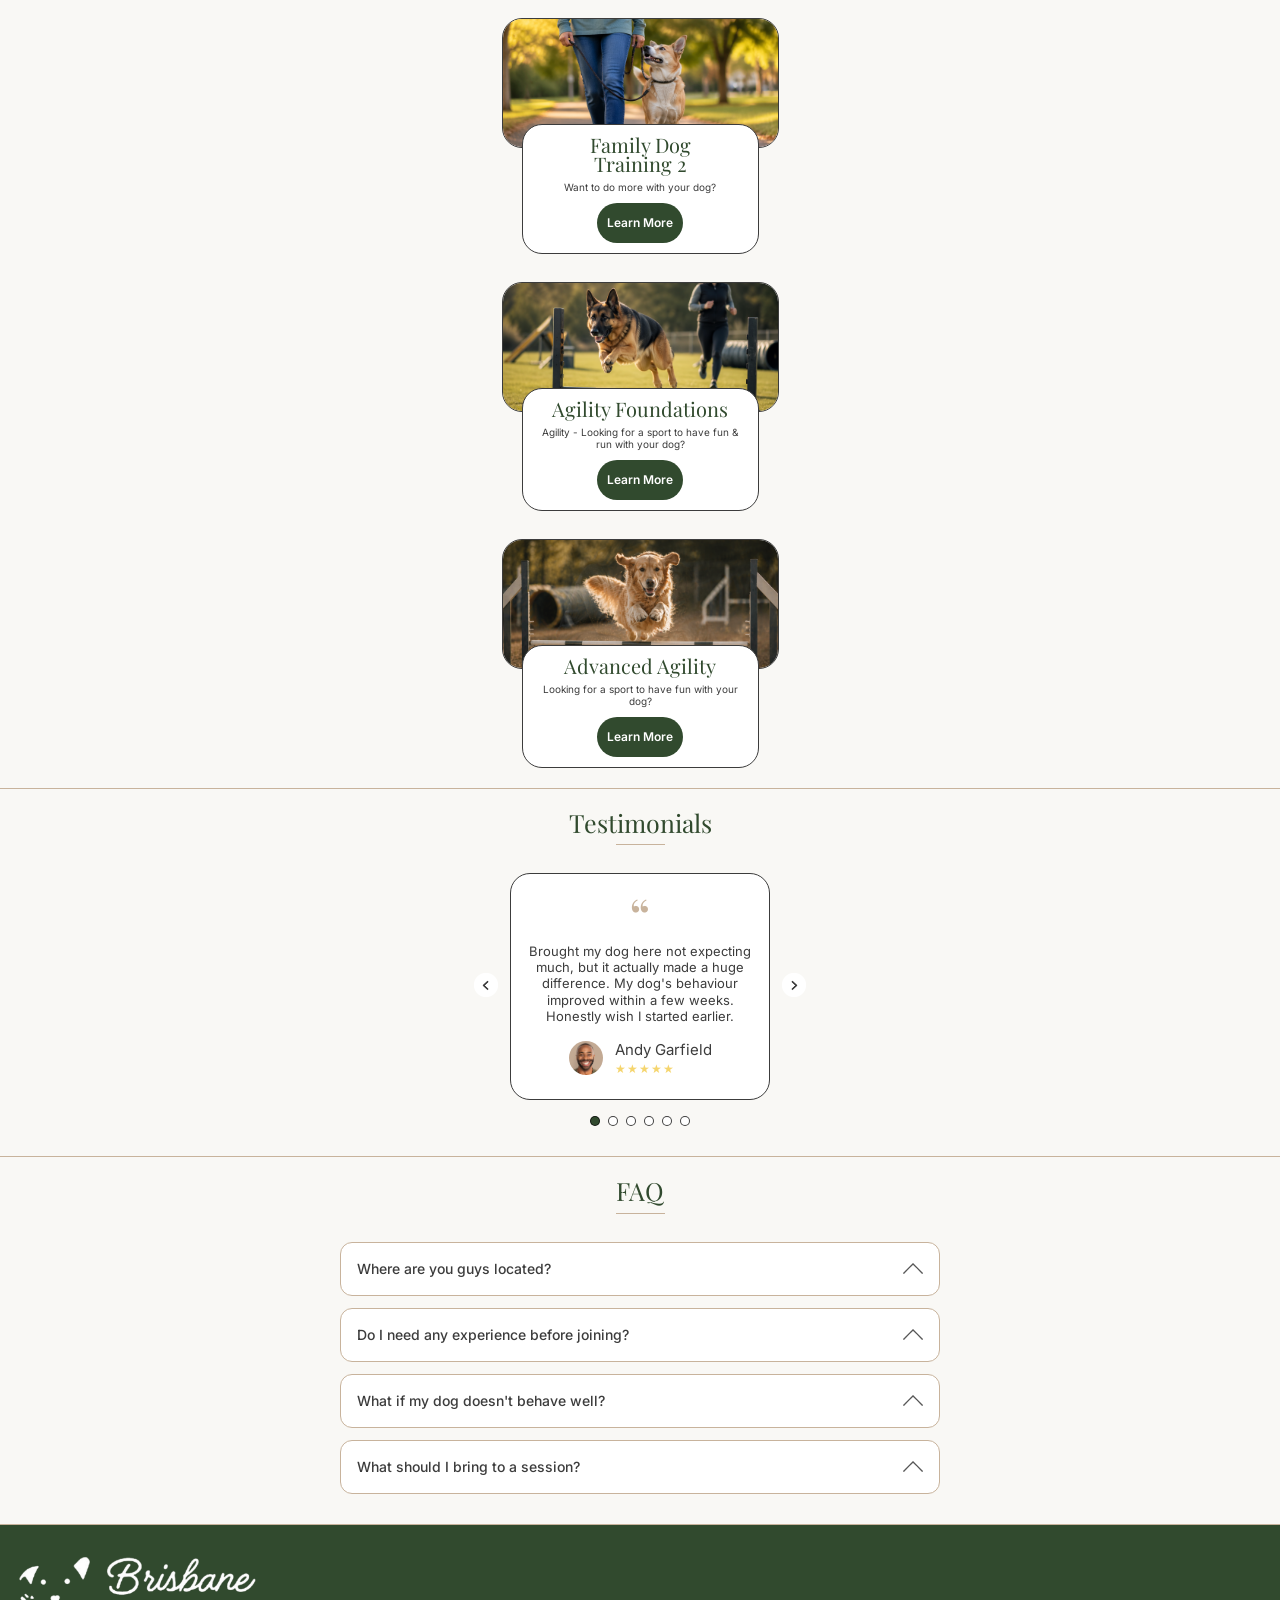
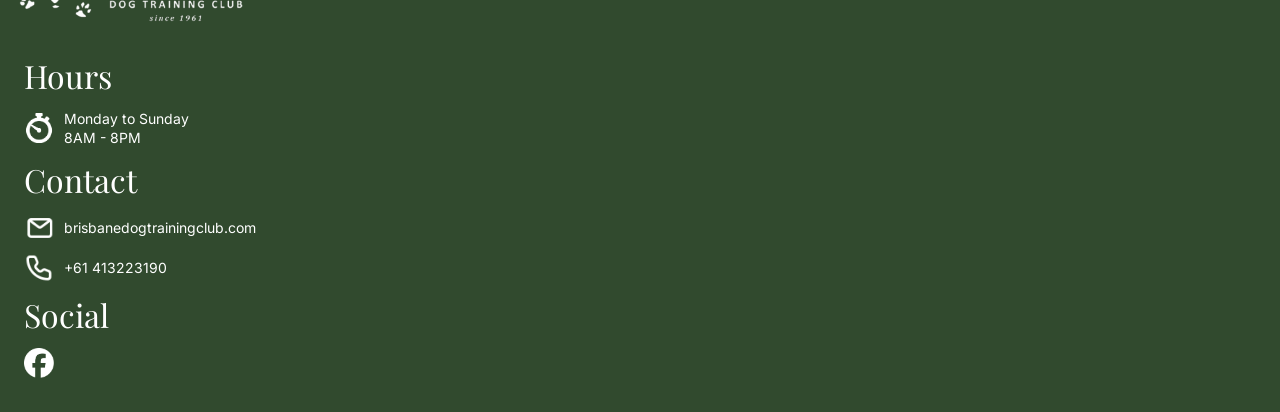
==== commit 886b4012: "redesigned and added the mobile course detail page's hero section" ====
--- a/index.html
+++ b/index.html
@@ -104,7 +104,7 @@
                     <h3 class="text-subheading">Puppy Preschool</h3>
                     <p class="text-body2">New puppy in your life? You need to socialise your puppy as early as possible.
                     </p>
-                    <a href="#" class="course-button text-ui">Learn More</a>
+                    <a href="pages/course-detail.html" class="course-button text-ui">Learn More</a>
                 </div>
             </article>
 
@@ -441,7 +441,7 @@
         </div>
     </div>
 </footer>
-    <script src="scripts/home.js"></script>
+    <script src="scripts/main.js"></script>
 </body>
 </html>
 
--- a/styles/main.css
+++ b/styles/main.css
@@ -95,6 +95,222 @@
   }
 }
 
+
+/* =========================
+   HEADER
+========================= */
+
+.header {
+  background-color: var(--color-header-bg);
+  display: flex;
+  align-items: center;
+  justify-content: space-between;
+  padding: 12px 24px;
+  height: 60px;
+  position: sticky;
+  top: 0;
+  z-index: 100;
+}
+
+.header-logo-link {
+  display: flex;
+  align-items: center;
+  height: 60px;
+}
+
+.header-logo {
+  height: 200px;
+  width: auto;
+  object-fit: contain;
+  margin-left: -12px;
+  margin-bottom: -10px;
+  pointer-events: none;
+}
+
+/* hide desktop nav on mobile */
+.header-nav {
+  display: none;
+}
+
+.header-right {
+  display: flex;
+  align-items: center;
+  gap: 16px;
+}
+
+.header-icon {
+  width: 32px;
+  height: 32px;
+  object-fit: contain;
+  margin-bottom: -1px;
+}
+
+.header-hamburger {
+  background: none;
+  border: none;
+  cursor: pointer;
+  display: flex;
+  flex-direction: column;
+  gap: 6px;
+  padding: 4px;
+}
+
+.header-hamburger span {
+  display: block;
+  width: 24px;
+  height: 2px;
+  background-color: var(--color-text-dark);
+  border-radius: 2px;
+  transition: all 0.3s ease;
+}
+
+
+.header-mobile-link {
+  color: var(--color-text-dark);
+  text-decoration: none;
+  font-family: "Inter", sans-serif;
+  font-size: 16px;
+  font-weight: 500;
+}
+
+.header-link {
+  color: var(--color-text-dark);
+  text-decoration: none;
+  font-family: "Inter", sans-serif;
+  font-size: 16px;
+  font-weight: 500;
+}
+
+
+/* =========================
+   FOOTER — Mobile 390px
+========================= */
+
+.footer {
+  background-color: var(--color-primary);
+  padding: 30px 24px;
+  display: flex;
+  flex-direction: column;
+  gap: 24px;
+}
+
+.footer-logo {
+  width: 300px;
+  object-fit: contain;
+  align-self: flex-start;
+  margin-left: -20px;
+}
+
+.footer-heading {
+  font-family: "Playfair Display", serif;
+  font-size: 32px;
+  font-weight: 400;
+  color: var(--color-surface);
+  margin: 0 0 12px;
+}
+
+.footer-block {
+  display: flex;
+  flex-direction: column;
+}
+
+.footer-row {
+  display: flex;
+  align-items: center;
+  gap: 10px;
+  margin-bottom: 10px;
+}
+
+.footer-icon {
+  width: 30px;
+  height: 30px;
+  object-fit: contain;
+  flex-shrink: 0;
+}
+
+.footer-text {
+  margin: 0;
+  color: var(--color-surface);
+  font-family: "Inter", sans-serif;
+  font-size: 14px;
+  font-weight: 400;
+  line-height: 1.4;
+}
+
+
+@media (min-width: 1440px) {
+  /* --- Header --- */
+    .header {
+    padding: 40px 60px;
+  }
+
+  .header-nav {
+    display: flex;
+    align-items: center;
+    gap: 40px;
+    margin-left: 300px;
+  }
+
+  .header-hamburger {
+    display: none;
+  }
+
+  .header-logo {
+    height: 350px;
+    margin-left: -30px;
+  }
+
+  .header-icon {
+    width: 70px;
+    height: 70px;
+  }
+  .header-link {
+  font-family: "Playfair Display", serif;
+  font-size: 39px;
+  color: var(--color-primary);
+}
+
+  /* --- Footer --- */
+  .footer {
+    padding: 60px 80px;
+    gap: 40px;
+  }
+
+  .footer-logo {
+    width: 600px;
+  }
+
+  .footer-blocks {
+    display: flex;
+    flex-direction: row;
+    align-items: flex-start;
+    gap: 0;
+    width: 100%;
+  }
+
+  .footer-block {
+    flex: 1;
+    padding: 0 40px;
+    border-right: 2px solid var(--color-line);
+    align-self: stretch;
+  }
+  .footer-block:first-child {
+    padding-left: 0;
+  }
+
+  .footer-block:last-child {
+    border-right: none;
+  }
+
+  .footer-icon {
+    width: 55px;
+    height: 55px;
+  }
+
+  .footer-text {
+    font-size: 18px;
+  }
+}
 /* =========================
    Transitions, animations, hover effects
 ========================= */
--- a/styles/home.css
+++ b/styles/home.css
@@ -13,87 +13,6 @@
 /* =========================
    HERO SECTION — Mobile 390px
 ========================= */
-
-/* =========================
-   HEADER
-========================= */
-
-.header {
-  background-color: var(--color-header-bg);
-  display: flex;
-  align-items: center;
-  justify-content: space-between;
-  padding: 12px 24px;
-  height: 60px;
-  position: sticky;
-  top: 0;
-  z-index: 100;
-}
-
-.header-logo {
-  height: 200px;
-  width: auto;
-  object-fit: contain;
-  margin-left: -12px;
-  margin-bottom: -10px;
-}
-
-/* hide desktop nav on mobile */
-.header-nav {
-  display: none;
-}
-
-.header-right {
-  display: flex;
-  align-items: center;
-  gap: 16px;
-}
-
-.header-icon {
-  width: 32px;
-  height: 32px;
-  object-fit: contain;
-  margin-bottom: -1px;
-}
-
-.header-hamburger {
-  background: none;
-  border: none;
-  cursor: pointer;
-  display: flex;
-  flex-direction: column;
-  gap: 6px;
-  padding: 4px;
-}
-
-.header-hamburger span {
-  display: block;
-  width: 24px;
-  height: 2px;
-  background-color: var(--color-text-dark);
-  border-radius: 2px;
-  transition: all 0.3s ease;
-}
-
-
-.header-mobile-link {
-  color: var(--color-text-dark);
-  text-decoration: none;
-  font-family: "Inter", sans-serif;
-  font-size: 16px;
-  font-weight: 500;
-}
-
-.header-link {
-  color: var(--color-text-dark);
-  text-decoration: none;
-  font-family: "Inter", sans-serif;
-  font-size: 16px;
-  font-weight: 500;
-}
-
-/* Desktop */
-
 
 .hero {
   width: 100%;
@@ -560,88 +479,10 @@
 }
 
 /* =========================
-   FOOTER — Mobile 390px
-========================= */
-
-.footer {
-  background-color: var(--color-primary);
-  padding: 30px 24px;
-  display: flex;
-  flex-direction: column;
-  gap: 24px;
-}
-
-.footer-logo {
-  width: 300px;
-  object-fit: contain;
-  align-self: flex-start;
-  margin-left: -20px;
-}
-
-.footer-heading {
-  font-family: "Playfair Display", serif;
-  font-size: 32px;
-  font-weight: 400;
-  color: var(--color-surface);
-  margin: 0 0 12px;
-}
-
-.footer-block {
-  display: flex;
-  flex-direction: column;
-}
-
-.footer-row {
-  display: flex;
-  align-items: center;
-  gap: 10px;
-  margin-bottom: 10px;
-}
-
-.footer-icon {
-  width: 30px;
-  height: 30px;
-  object-fit: contain;
-  flex-shrink: 0;
-}
-
-.footer-text {
-  margin: 0;
-  color: var(--color-surface);
-  font-family: "Inter", sans-serif;
-  font-size: 14px;
-  font-weight: 400;
-  line-height: 1.4;
-}
-/* =========================
    DESKTOP OVERRIDES — 1440px
 ========================= */
 
-
 @media (min-width: 1440px) {
-  /* --- Header --- */
-    .header {
-    padding: 16px 60px;
-  }
-
-  .header-nav {
-    display: flex;
-    align-items: center;
-    gap: 40px;
-  }
-
-  .header-hamburger {
-    display: none;
-  }
-
-  .header-logo {
-    height: 60px;
-  }
-
-  .header-icon {
-    width: 28px;
-    height: 28px;
-  }
   /* --- Hero --- */
   .hero-text {
     left: 120px;
@@ -900,44 +741,4 @@
     font-size: 18px;
   }
 
-  /* --- Footer --- */
-  .footer {
-    padding: 60px 80px;
-    gap: 40px;
-  }
-
-  .footer-logo {
-    width: 600px;
-  }
-
-  .footer-blocks {
-    display: flex;
-    flex-direction: row;
-    align-items: flex-start;
-    gap: 0;
-    width: 100%;
-  }
-
-  .footer-block {
-    flex: 1;
-    padding: 0 40px;
-    border-right: 2px solid var(--color-line);
-    align-self: stretch;
-  }
-  .footer-block:first-child {
-    padding-left: 0;
-  }
-
-  .footer-block:last-child {
-    border-right: none;
-  }
-
-  .footer-icon {
-    width: 55px;
-    height: 55px;
-  }
-
-  .footer-text {
-    font-size: 18px;
-  }
-}
+}
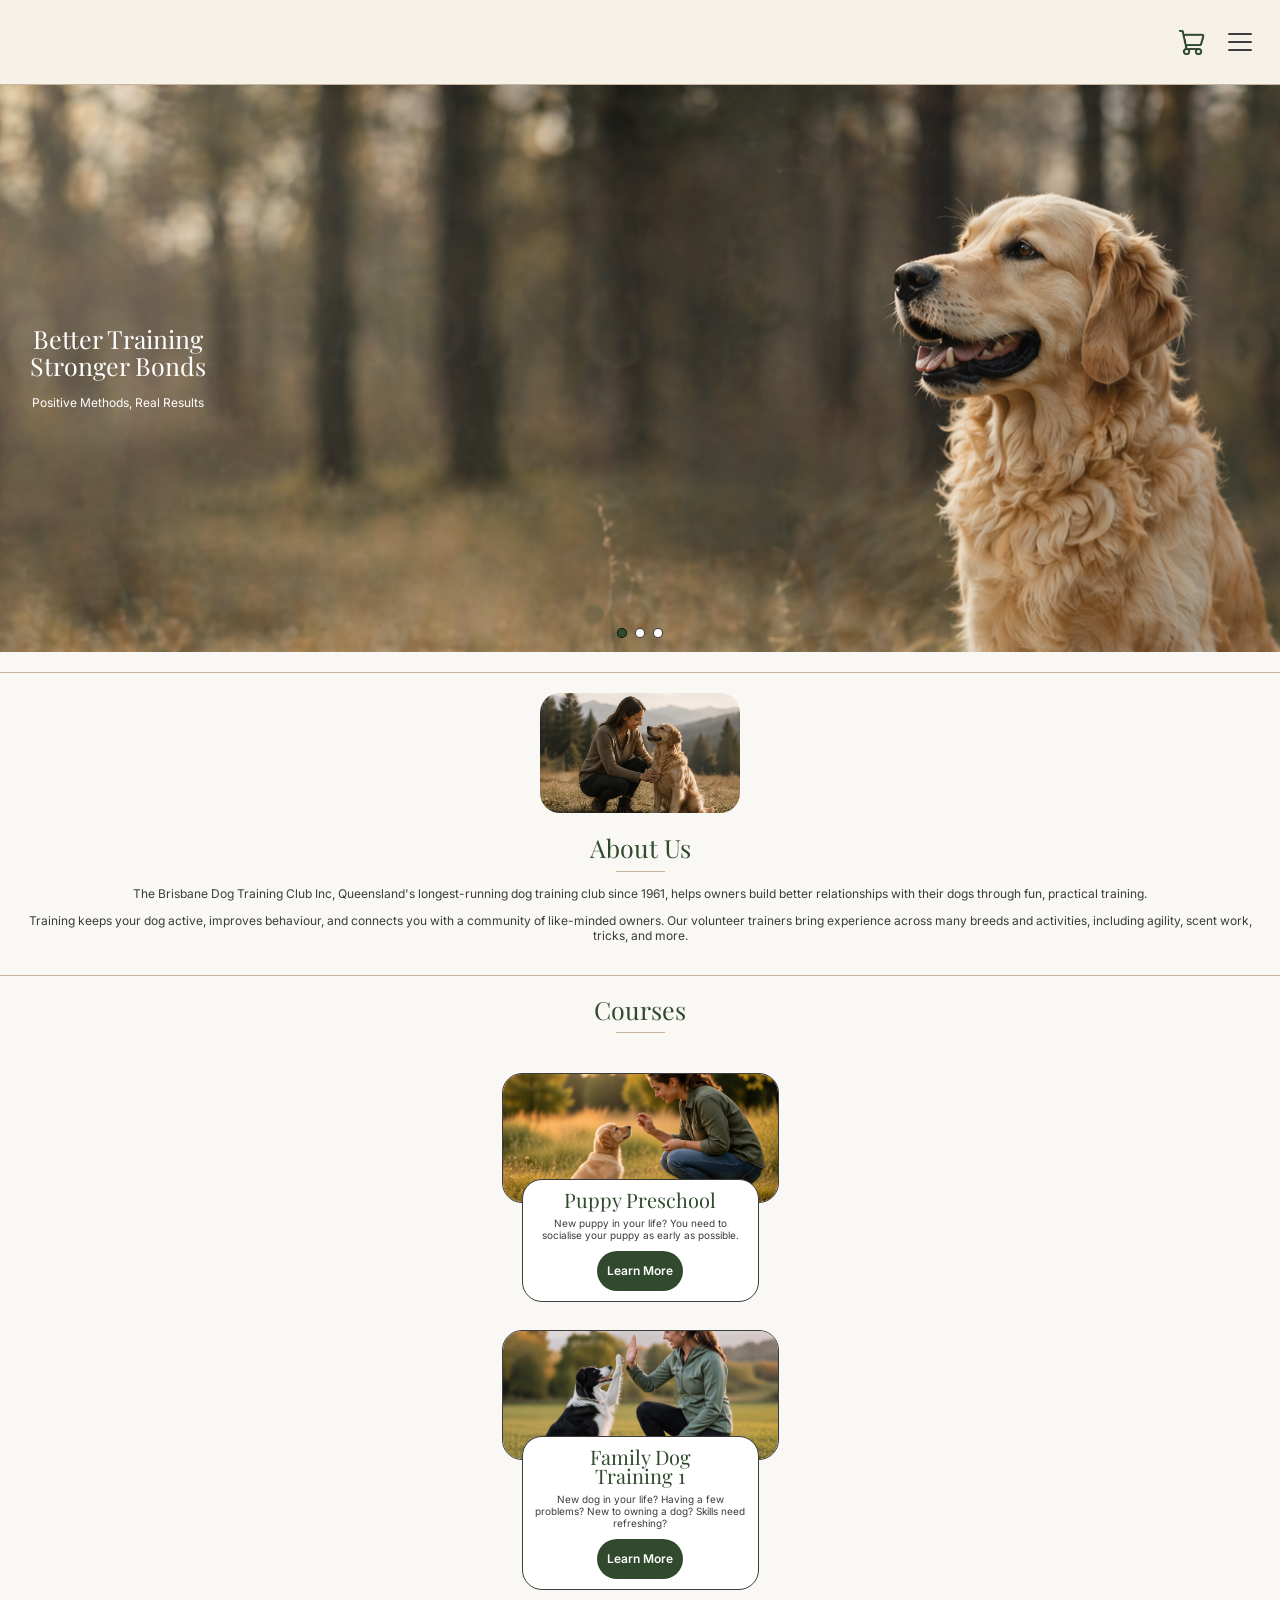
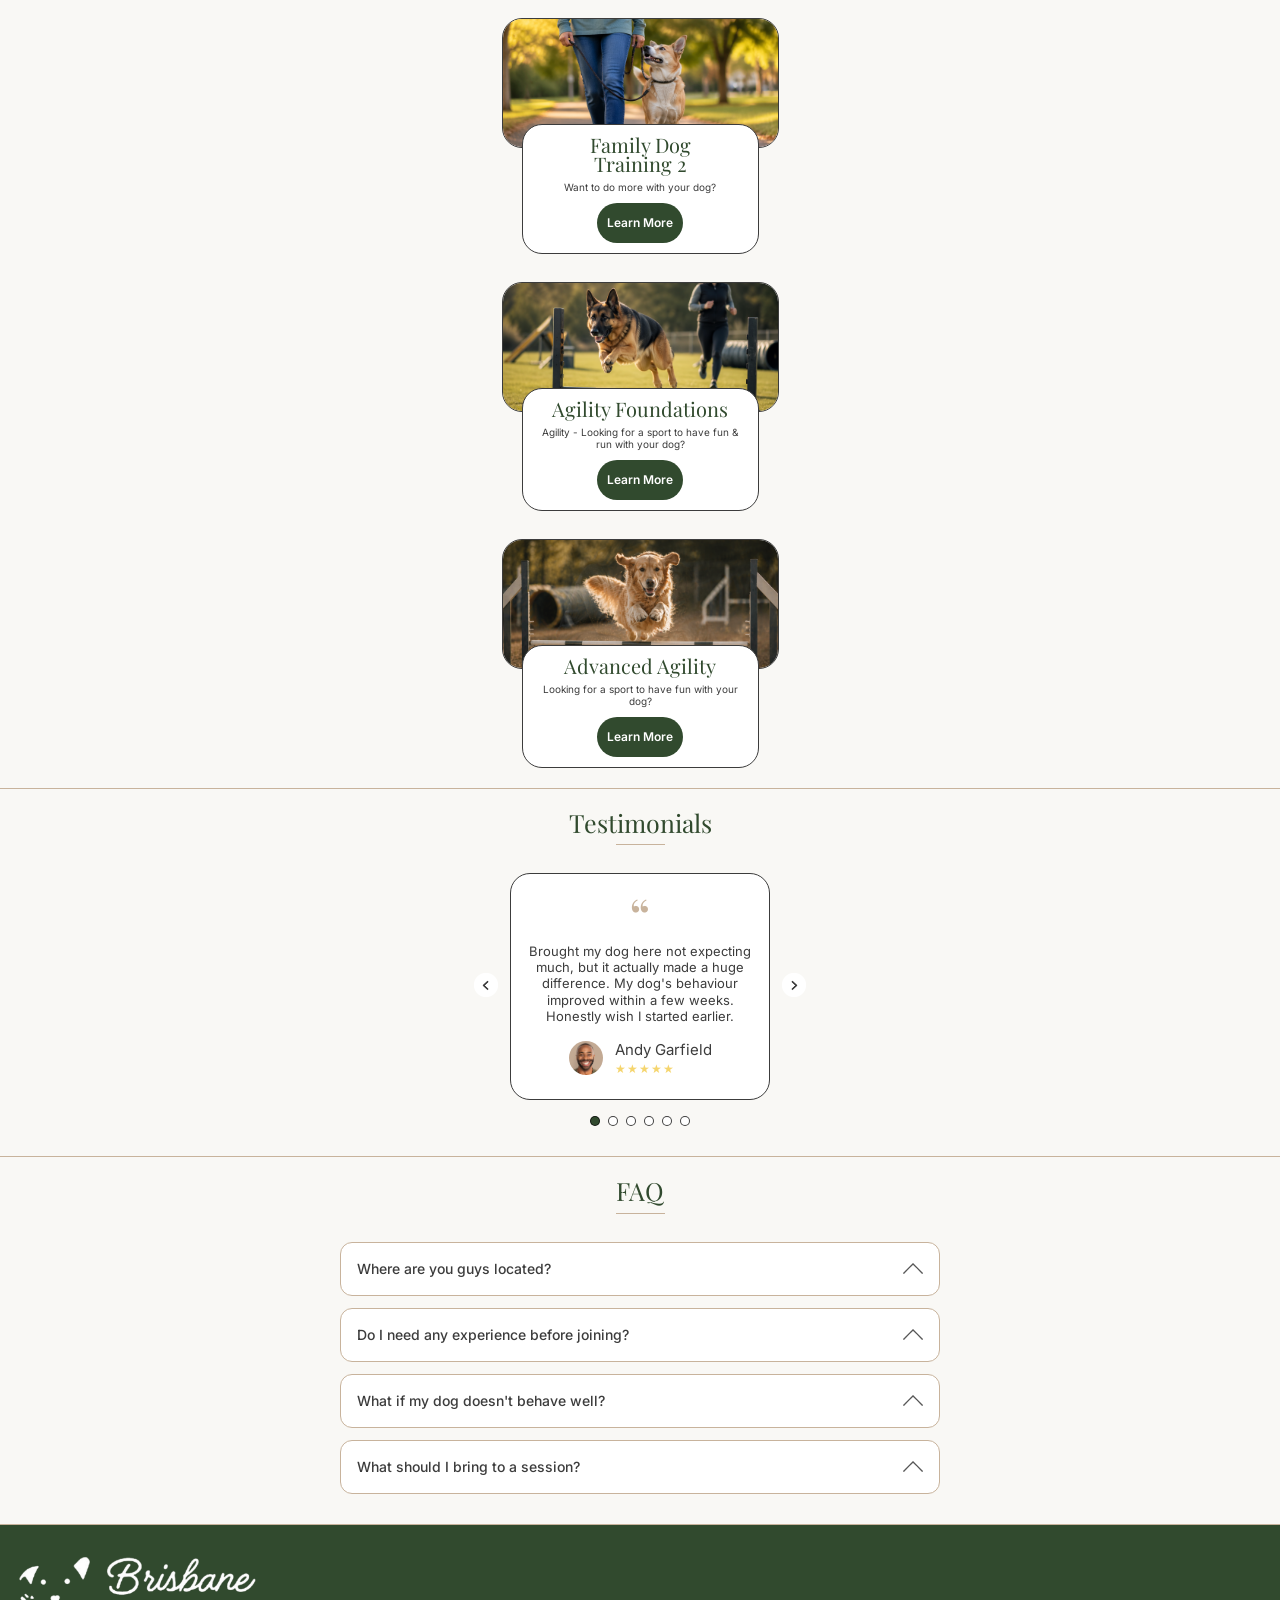
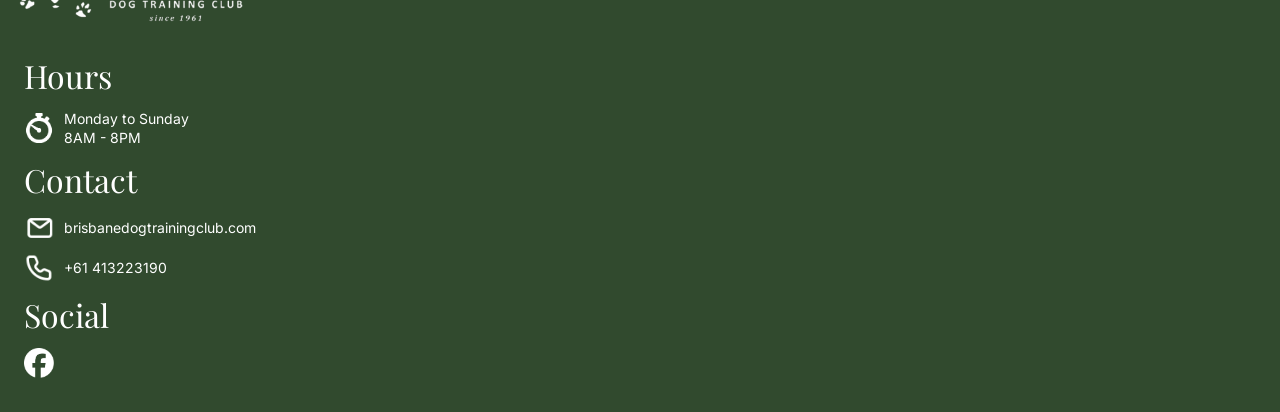
==== commit 0063c49c: "added mobile booking pages calendar, time slots, and cart functionality" ====
--- a/index.html
+++ b/index.html
@@ -33,6 +33,7 @@
     <div class="header-right">
         <a href="pages/checkout.html" class="header-cart">
             <img src="assets/icons/cart.png" alt="Cart" class="header-icon">
+            <span class="cart-badge" id="cart-badge"></span>
         </a>
         <!-- Hamburger (mobile only) -->
         <button class="header-hamburger" aria-label="Menu">
@@ -115,7 +116,7 @@
                     <h3 class="text-subheading">Family Dog<br>Training 1</h3>
                     <p class="text-body2">New dog in your life? Having a few problems? New to owning a dog? Skills need
                         refreshing?</p>
-                    <a href="#" class="course-button text-ui">Learn More</a>
+                    <a href="pages/family-dog-training-1.html" class="course-button text-ui">Learn More</a>
                 </div>
             </article>
 
--- a/styles/main.css
+++ b/styles/main.css
@@ -12,6 +12,7 @@
   --color-primary: #314a2e;
   --color-line: #c8b39c;
   --color-surface: #ffffff;
+  --color-ascent: #a3aa9b;
 }
 html,
 body {
@@ -138,6 +139,32 @@
   gap: 16px;
 }
 
+.header-cart {
+  position: relative;
+  display: flex;
+}
+
+.cart-badge {
+  display: none;
+  position: absolute;
+  top: -4px;
+  right: -4px;
+  background-color: var(--color-primary);
+  color: var(--color-surface);
+  font-family: "Inter", sans-serif;
+  font-size: 10px;
+  font-weight: 700;
+  width: 18px;
+  height: 18px;
+  border-radius: 50%;
+  align-items: center;
+  justify-content: center;
+}
+
+.cart-badge.visible {
+  display: flex;
+}
+
 .header-icon {
   width: 32px;
   height: 32px;
@@ -240,8 +267,16 @@
 
 @media (min-width: 1440px) {
   /* --- Header --- */
-    .header {
+  .header {
     padding: 40px 60px;
+  }
+
+  .cart-badge {
+    width: 36px;
+    height: 36px;
+    font-size: 18px;
+    top: -6px;
+    right: -6px;
   }
 
   .header-nav {
@@ -264,12 +299,6 @@
     width: 70px;
     height: 70px;
   }
-  .header-link {
-  font-family: "Playfair Display", serif;
-  font-size: 39px;
-  color: var(--color-primary);
-}
-
   /* --- Footer --- */
   .footer {
     padding: 60px 80px;
@@ -302,6 +331,12 @@
     border-right: none;
   }
 
+  .header-link {
+    font-family: "Playfair Display", serif;
+    font-size: 39px;
+    color: var(--color-primary);
+  }
+
   .footer-icon {
     width: 55px;
     height: 55px;
@@ -311,6 +346,7 @@
     font-size: 18px;
   }
 }
+
 /* =========================
    Transitions, animations, hover effects
 ========================= */
@@ -353,11 +389,6 @@
 
 /* Nav link hover */
 .header-link {
-  color: var(--color-text-dark);
-  text-decoration: none;
-  font-family: "Inter", sans-serif;
-  font-size: 16px;
-  font-weight: 500;
   position: relative;
   transition: color 0.2s ease;
 }
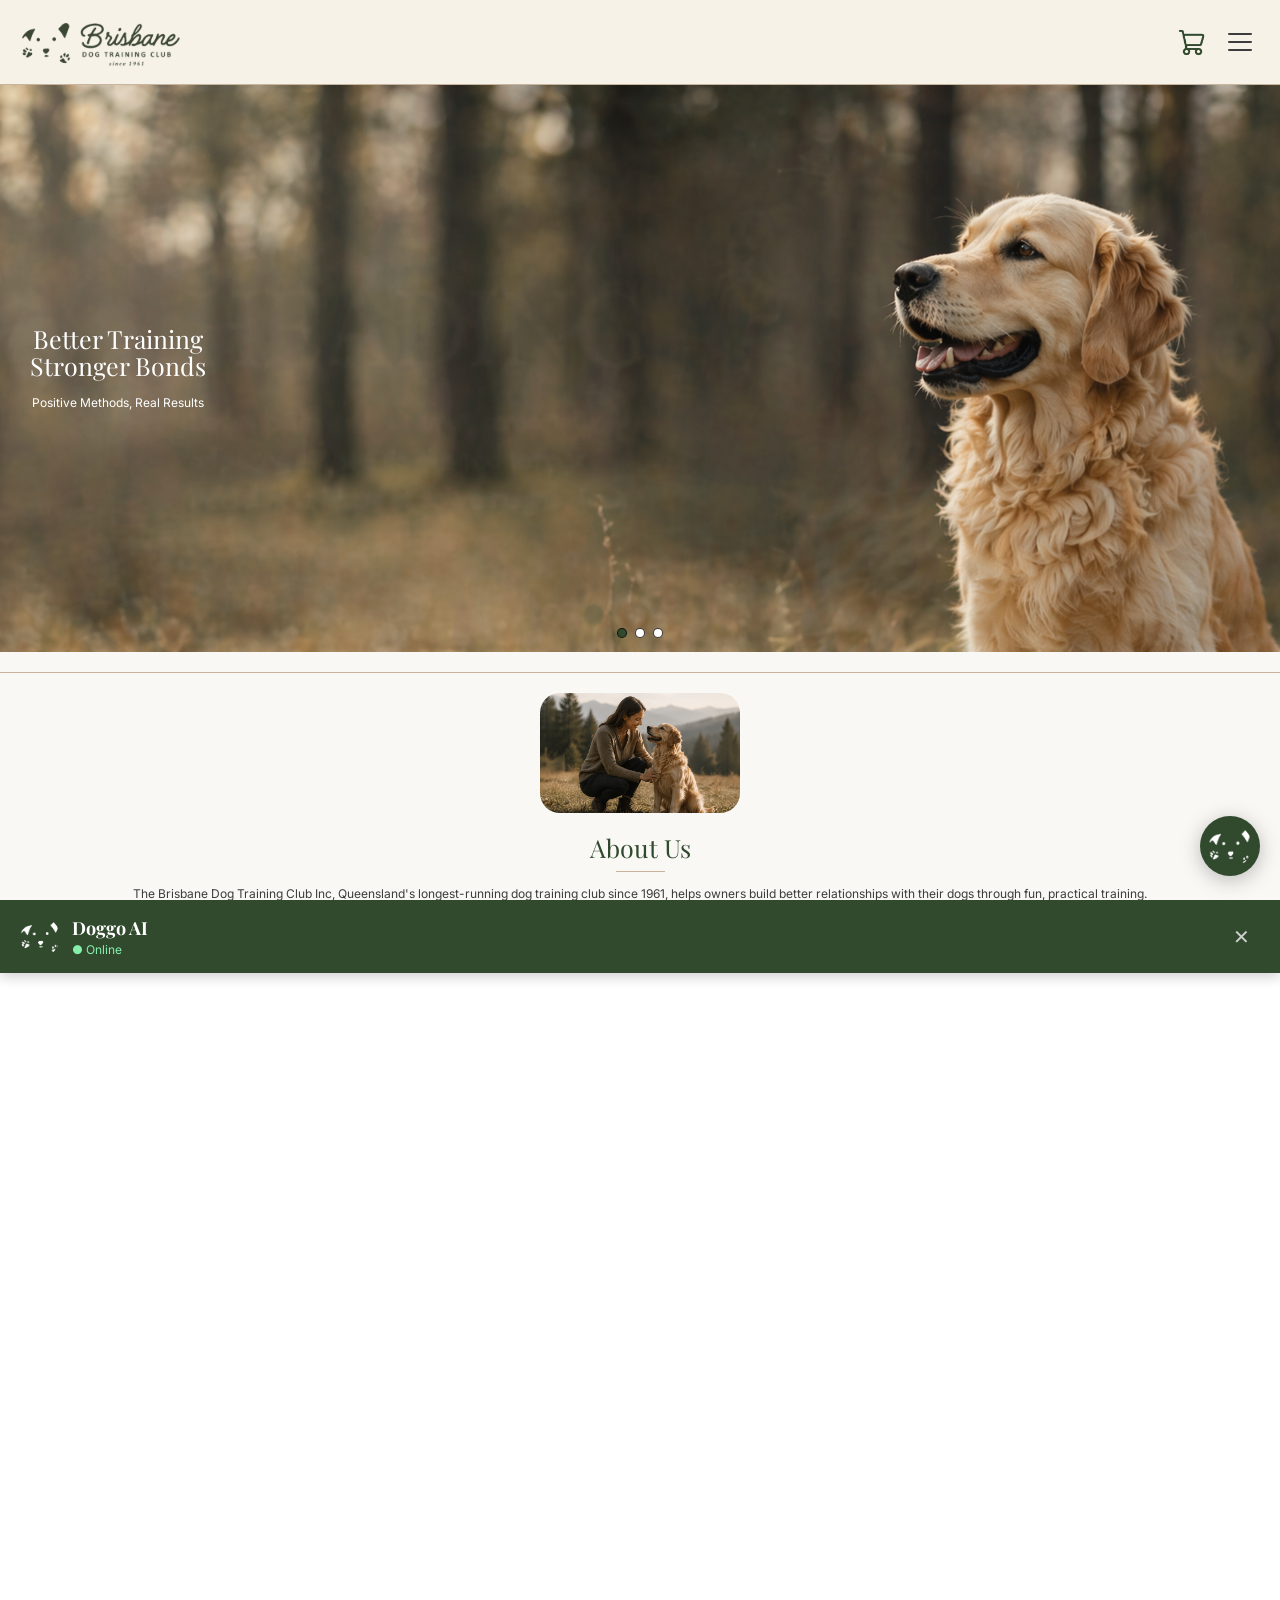
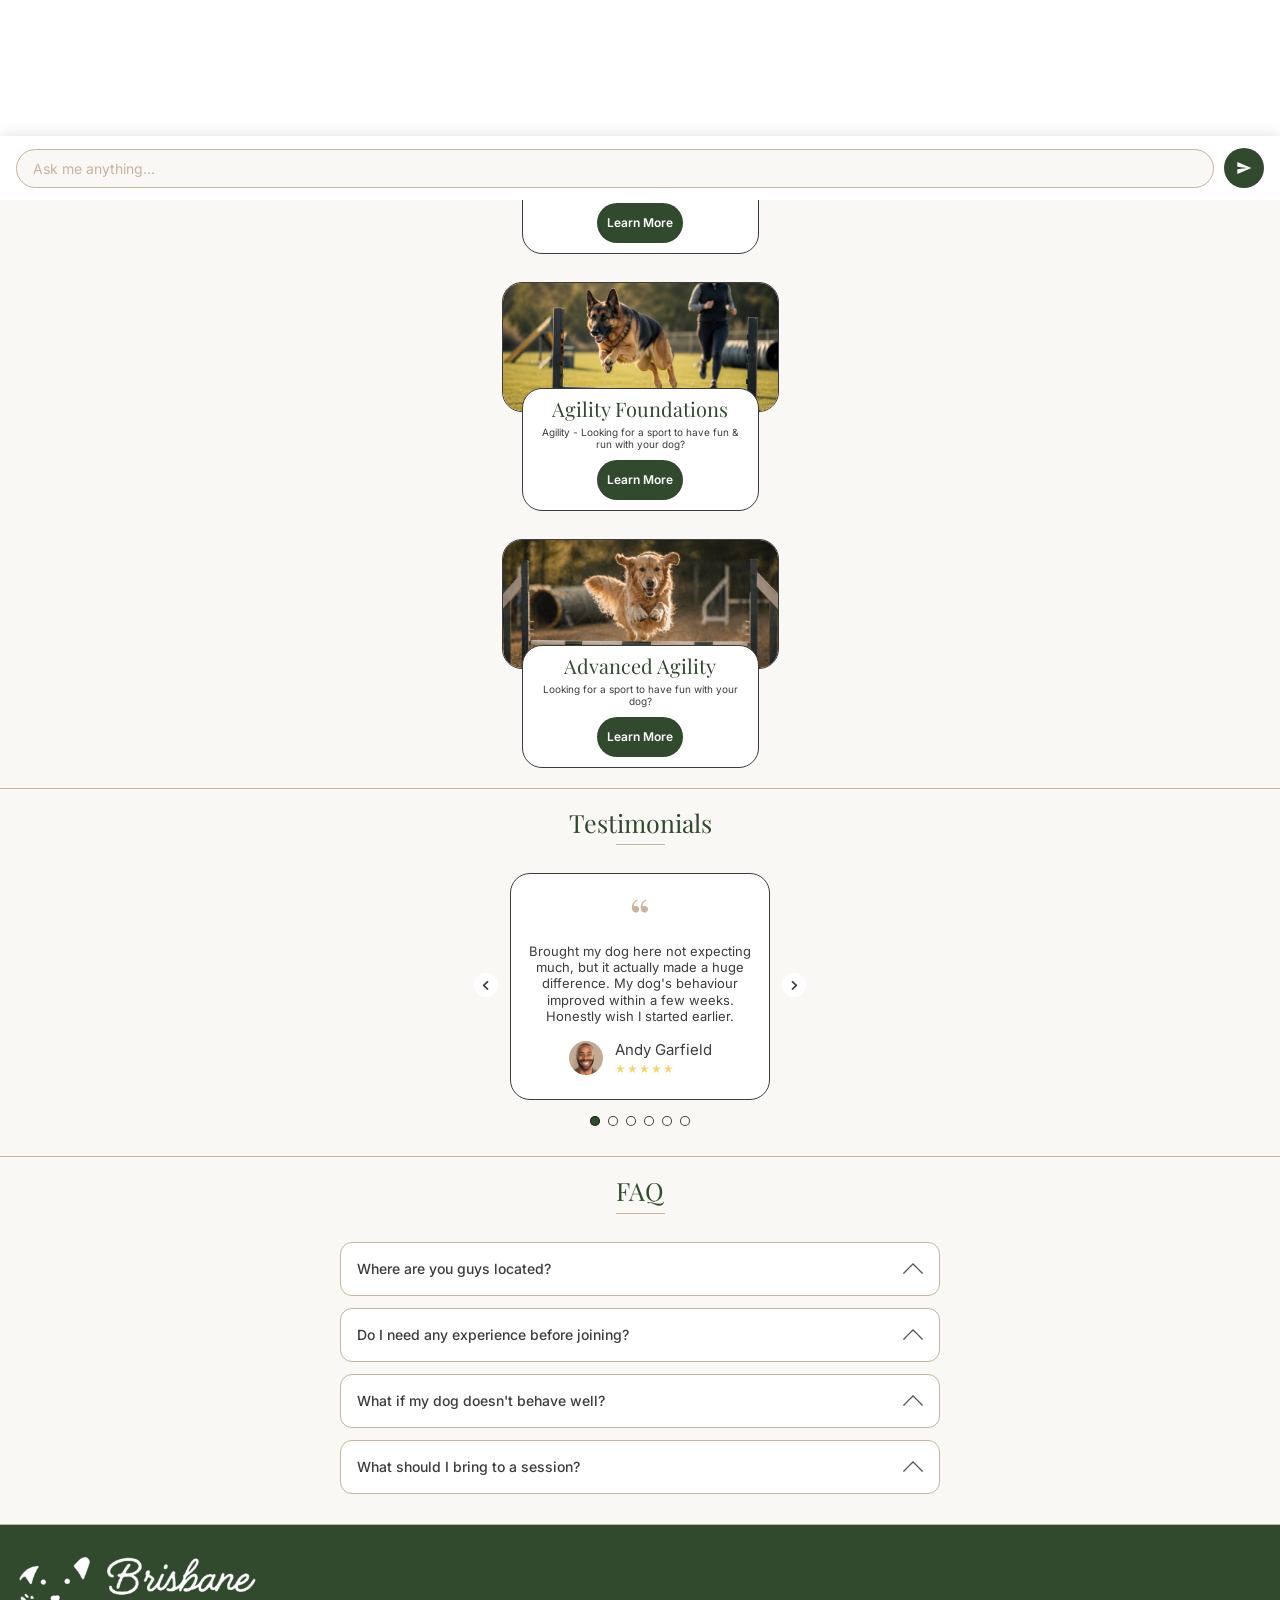
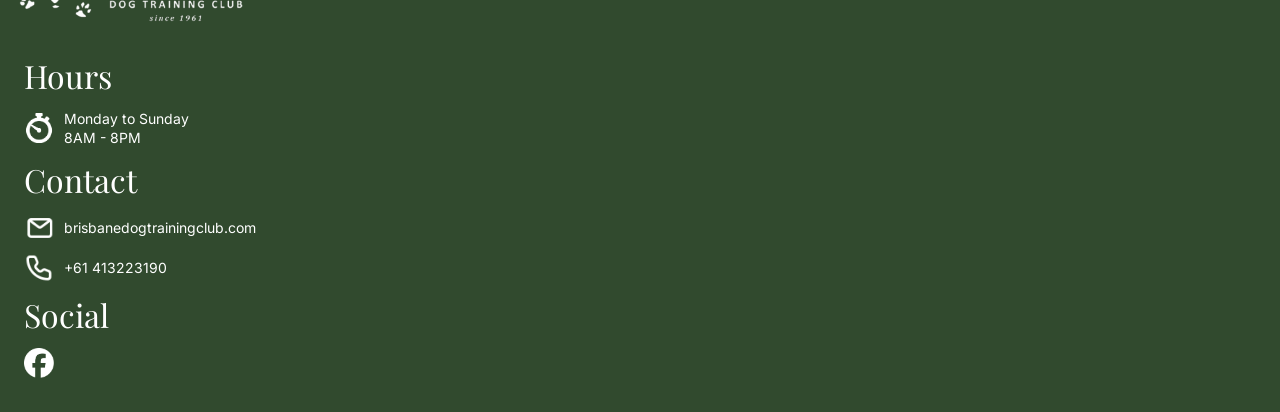
==== commit f57fb251: "fixed logo image name so it appears in github" ====
--- a/index.html
+++ b/index.html
@@ -8,6 +8,7 @@
 
     <link rel="stylesheet" href="styles/main.css">
     <link rel="stylesheet" href="styles/home.css">
+    <link rel="stylesheet" href="styles/chatbot.css">
 
     <link rel="preconnect" href="https://fonts.googleapis.com">
     <link rel="preconnect" href="https://fonts.gstatic.com" crossorigin>
@@ -19,23 +20,20 @@
 <body>
 <header class="header">
     <a href="#home" class="header-logo-link">
-        <img src="assets/icons/logo.png" alt="Brisbane Dog Training Club" class="header-logo">
+        <img src="assets/icons/Logo.png" alt="Brisbane Dog Training Club" class="header-logo">
     </a>
 
-    <!-- Desktop nav -->
     <nav class="header-nav">
         <a href="#home" class="header-link">Home</a>
         <a href="#courses" class="header-link">Courses</a>
         <a href="#contact" class="header-link">Contact</a>
     </nav>
 
-    <!-- Right side icons -->
     <div class="header-right">
         <a href="pages/checkout.html" class="header-cart">
             <img src="assets/icons/cart.png" alt="Cart" class="header-icon">
             <span class="cart-badge" id="cart-badge"></span>
         </a>
-        <!-- Hamburger (mobile only) -->
         <button class="header-hamburger" aria-label="Menu">
             <span></span>
             <span></span>
@@ -43,7 +41,6 @@
         </button>
     </div>
 
-    <!-- Mobile menu -->
     <div class="header-mobile-menu">
         <a href="#home" class="header-mobile-link">Home</a>
         <a href="#courses" class="header-mobile-link">Courses</a>
@@ -60,9 +57,9 @@
         </div>
 
         <div class="hero-dots">
-            <button class="hero-dot active" aria-label="Show hero image 1"></button>
-            <button class="hero-dot" aria-label="Show hero image 2"></button>
-            <button class="hero-dot" aria-label="Show hero image 3"></button>
+            <button class="hero-dot carousel-dot active" aria-label="Show hero image 1"></button>
+            <button class="hero-dot carousel-dot" aria-label="Show hero image 2"></button>
+            <button class="hero-dot carousel-dot" aria-label="Show hero image 3"></button>
         </div>
     </section>
 
@@ -73,7 +70,7 @@
 
             <div class="about-text">
                 <h2 class="text-heading">About Us</h2>
-                <div class="about-title-line"></div>
+                <div class="section-line about-title-line"></div>
 
                 <p class="text-body">
                     The Brisbane Dog Training Club Inc, Queensland's longest-running
@@ -92,9 +89,9 @@
     </section>
 
     <section id="courses" class="courses-section">
-        <div class="courses-header">
+        <div class="courses-header section-header">
             <h2 class="text-heading">Courses</h2>
-            <div class="courses-title-line"></div>
+            <div class="section-line"></div>
         </div>
 
         <div class="courses-grid">
@@ -152,12 +149,12 @@
         </div>
     </section>
     <section class="testimonials-section">
-        <div class="testimonials-header">
+        <div class="testimonials-header section-header">
             <h2 class="text-heading">Testimonials</h2>
-            <div class="testimonials-title-line"></div>
-        </div>
-
-        <!-- Mobile carousel -->
+            <div class="section-line"></div>
+        </div>
+
+        <!-- Carousel: mobile only — desktop uses the static grid below -->
         <div class="testimonials-carousel">
             <button class="testimonial-arrow testimonial-arrow-left" aria-label="Previous">
                 <img src="assets/images/left-arrow.png" alt="Previous">
@@ -261,15 +258,15 @@
         </div>
 
         <div class="testimonials-dots">
-            <button class="testimonial-dot active"></button>
-            <button class="testimonial-dot"></button>
-            <button class="testimonial-dot"></button>
-            <button class="testimonial-dot"></button>
-            <button class="testimonial-dot"></button>
-            <button class="testimonial-dot"></button>
-        </div>
-
-        <!-- Desktop grid (hidden on mobile) -->
+            <button class="testimonial-dot carousel-dot active"></button>
+            <button class="testimonial-dot carousel-dot"></button>
+            <button class="testimonial-dot carousel-dot"></button>
+            <button class="testimonial-dot carousel-dot"></button>
+            <button class="testimonial-dot carousel-dot"></button>
+            <button class="testimonial-dot carousel-dot"></button>
+        </div>
+
+        <!-- Static grid: desktop only — hidden on mobile -->
         <div class="testimonials-grid">
             <article class="testimonial-card">
                 <div class="testimonial-quote">&ldquo;</div>
@@ -355,9 +352,9 @@
         </div>
     </section>
     <section class="faq-section">
-        <div class="faq-header">
+        <div class="faq-header section-header">
             <h2 class="text-heading">FAQ</h2>
-            <div class="faq-title-line"></div>
+            <div class="section-line"></div>
         </div>
 
         <div class="faq-list">
@@ -443,35 +440,7 @@
     </div>
 </footer>
     <script src="scripts/main.js"></script>
+    <script src="scripts/chatbot.js"></script>
 </body>
 </html>
 
-<!--
- Contains:z
-
-Header / navbar
-Hero carousel
-About Us section
-Courses section
-Testimonials section
-FAQ section
-Footer
-Floating Doggo AI button
-
-Links/buttons:
-
-Home nav → index.html
-Courses nav → scrolls to Courses section or links to index.html#courses
-Contact nav → scrolls to Footer/Contact section or links to index.html#contact
-Cart icon → pages/checkout.html
-Doggo AI floating button → pages/doggo-ai.html
-Learn More on course card → pages/course-detail.html?course=course-id
-
-JavaScript notes:
-
-Hero carousel changes image/text
-Testimonials carousel changes review card
-FAQ opens/closes answers
-Cart number updates from localStorage
-
--->
--- a/styles/main.css
+++ b/styles/main.css
@@ -51,7 +51,7 @@
 
 .text-body {
   font-family: "Inter", sans-serif;
-  font-size: 12px; /* was 8px */
+  font-size: 12px;
   font-weight: 400;
   line-height: normal;
 }
@@ -96,6 +96,71 @@
   }
 }
 
+
+/* =========================
+   GLOBAL INTERACTIVITY
+========================= */
+
+button,
+a,
+input[type="submit"],
+input[type="button"],
+[role="button"] {
+  cursor: pointer;
+  transition: background-color 0.2s ease, color 0.2s ease,
+              transform 0.2s ease, box-shadow 0.2s ease,
+              opacity 0.2s ease, border-color 0.2s ease;
+}
+
+button:hover,
+a:hover,
+input[type="submit"]:hover,
+input[type="button"]:hover,
+[role="button"]:hover {
+  transform: translateY(-2px);
+}
+
+button:active,
+a:active,
+input[type="submit"]:active,
+input[type="button"]:active,
+[role="button"]:active {
+  transform: translateY(0);
+}
+
+/* =========================
+   SHARED UTILITIES
+========================= */
+
+.section-header {
+  text-align: center;
+}
+
+.section-header h2 {
+  margin: 0;
+  color: var(--color-primary);
+}
+
+.section-line {
+  width: 49px;
+  height: 1px;
+  background-color: var(--color-line);
+  margin: 8px auto 0;
+}
+
+.carousel-dot {
+  width: 10px;
+  height: 10px;
+  border-radius: 50%;
+  border: 1px solid rgba(0, 0, 0, 0.75);
+  padding: 0;
+  background-color: var(--color-surface);
+  cursor: pointer;
+}
+
+.carousel-dot.active {
+  background-color: var(--color-primary);
+}
 
 /* =========================
    HEADER
@@ -192,20 +257,14 @@
 }
 
 
-.header-mobile-link {
-  color: var(--color-text-dark);
-  text-decoration: none;
-  font-family: "Inter", sans-serif;
-  font-size: 16px;
-  font-weight: 500;
-}
-
 .header-link {
   color: var(--color-text-dark);
   text-decoration: none;
   font-family: "Inter", sans-serif;
   font-size: 16px;
   font-weight: 500;
+  position: relative;
+  transition: color 0.2s ease;
 }
 
 
@@ -266,6 +325,12 @@
 
 
 @media (min-width: 1440px) {
+  .section-line {
+    width: 181px;
+    height: 4px;
+    margin-top: 22px;
+  }
+
   /* --- Header --- */
   .header {
     padding: 40px 60px;
@@ -388,11 +453,6 @@
 }
 
 /* Nav link hover */
-.header-link {
-  position: relative;
-  transition: color 0.2s ease;
-}
-
 .header-link::after {
   content: '';
   position: absolute;
--- a/styles/home.css
+++ b/styles/home.css
@@ -1,14 +1,4 @@
-/* Hero, About, Courses, Testimonials, FAQ, Doggo AI floating button */
-/* Typography handled by main.css — add these classes to your HTML:
-   h1            → text-heading
-   .hero-text p  → text-subtitle
-   about h2      → text-heading
-   about p       → text-body
-   courses h2    → text-heading
-   course h3     → text-subheading
-   course p      → text-body
-   .course-button → text-ui
-*/
+/* Hero, About, Courses, Testimonials, FAQ */
 
 /* =========================
    HERO SECTION — Mobile 390px
@@ -68,19 +58,6 @@
   z-index: 3;
 }
 
-.hero-dot {
-  width: 10px;
-  height: 10px;
-  border-radius: 50%;
-  border: 1px solid rgba(0, 0, 0, 0.75);
-  padding: 0;
-  background-color: var(--color-surface);
-  cursor: pointer;
-}
-
-.hero-dot.active {
-  background-color: var(--color-primary);
-}
 
 /* =========================
    ABOUT SECTION — Mobile 390px
@@ -97,7 +74,7 @@
 
 .about-content {
   display: flex;
-  flex-direction: column; /* stack vertically on mobile */
+  flex-direction: column;
   align-items: center;
   gap: 21px;
   width: 100%;
@@ -116,17 +93,12 @@
 .about-text h2 {
   margin: 0;
   color: var(--color-primary);
-  text-align: center; /* was left */
+  text-align: center;
 }
 
 .about-title-line {
-  width: 49px;
-  height: 1px;
-  background-color: var(--color-line);
   margin-top: 10px;
   margin-bottom: 14px;
-  margin-left: auto; /* centre the line */
-  margin-right: auto;
 }
 
 .about-text p {
@@ -146,21 +118,7 @@
 }
 
 .courses-header {
-  text-align: center;
   margin-bottom: 40px;
-}
-
-.courses-header h2 {
-  margin: 0;
-  color: var(--color-primary);
-  text-align: center;
-}
-
-.courses-title-line {
-  width: 49px;
-  height: 1px;
-  background-color: var(--color-line);
-  margin: 8px auto 0;
 }
 
 .courses-grid {
@@ -184,14 +142,13 @@
   width: 275px;
   aspect-ratio: 275 / 128;
   border-radius: 20px;
-  border: 1px solid #3c3c3c;
+  border: 1px solid var(--color-text-dark);
   object-fit: cover;
   display: block;
 }
 
 .course-info {
   width: 211px;
-  min-height: auto;
   margin-top: -24px;
   padding: 10px 12px;
   background-color: var(--color-surface);
@@ -227,6 +184,13 @@
   background-color: var(--color-primary);
   color: var(--color-surface);
   text-decoration: none;
+  transition: background-color 0.2s ease, transform 0.2s ease, box-shadow 0.2s ease;
+}
+
+.course-button:hover {
+  background-color: #4a7045;
+  transform: translateY(-3px);
+  box-shadow: 0 6px 16px rgba(49, 74, 46, 0.3);
 }
 
 /* =========================
@@ -240,20 +204,7 @@
 }
 
 .testimonials-header {
-  text-align: center;
   margin-bottom: 28px;
-}
-
-.testimonials-header h2 {
-  margin: 0;
-  color: var(--color-primary);
-}
-
-.testimonials-title-line {
-  width: 49px;
-  height: 1px;
-  background-color: var(--color-line);
-  margin: 8px auto 0;
 }
 
 /* --- Mobile carousel --- */
@@ -301,9 +252,6 @@
   height: 24px;
 }
 
-.testimonial-arrow:hover {
-  color: var(--color-primary);
-}
 
 /* --- Dots --- */
 .testimonials-dots {
@@ -311,20 +259,6 @@
   justify-content: center;
   gap: 8px;
   margin-top: 16px;
-}
-
-.testimonial-dot {
-  width: 10px;
-  height: 10px;
-  border-radius: 50%;
-  border: 1px solid rgba(0, 0, 0, 0.75);
-  padding: 0;
-  background-color: var(--color-surface);
-  cursor: pointer;
-}
-
-.testimonial-dot.active {
-  background-color: var(--color-primary);
 }
 
 .testimonial-quote {
@@ -399,20 +333,7 @@
 }
 
 .faq-header {
-  text-align: center;
   margin-bottom: 28px;
-}
-
-.faq-header h2 {
-  margin: 0;
-  color: var(--color-primary);
-}
-
-.faq-title-line {
-  width: 49px;
-  height: 1px;
-  background-color: var(--color-line);
-  margin: 8px auto 0;
 }
 
 .faq-list {
@@ -504,14 +425,17 @@
   }
 
   /* --- About --- */
+  .about-section {
+    border-top-width: 4px;
+    border-bottom-width: 4px;
+  }
+
   .about-content {
     margin-top: 74px;
     margin-bottom: 74px;
-    border-top-width: 4px;
-    border-bottom-width: 4px;
     flex-direction: row;
     align-items: flex-end;
-    gap: 100px; /* more space between image and text */
+    gap: 100px;
   }
 
   .about-text h2 {
@@ -520,11 +444,6 @@
 
   .about-text p {
     text-align: left;
-  }
-
-  .about-title-line {
-    margin-left: 0;
-    margin-right: 0;
   }
 
   .about-image {
@@ -538,10 +457,7 @@
   }
 
   .about-title-line {
-    width: 181px;
-    height: 4px;
-    margin-top: 32px;
-    margin-bottom: 33px;
+    margin: 32px 0 33px;
   }
 
   /* --- Courses --- */
@@ -555,11 +471,6 @@
     margin-bottom: 79px;
   }
 
-  .courses-title-line {
-    width: 181px;
-    height: 4px;
-    margin-top: 22px;
-  }
 
   .courses-grid {
     display: grid;
@@ -616,18 +527,6 @@
 
   /* --- Testimonials --- */
 
-  .testimonials-grid {
-    display: none;
-  }
-
-  .testimonials-carousel {
-    display: flex;
-  }
-
-  .testimonials-dots {
-    display: flex;
-  }
-
   .testimonials-track-wrapper {
     width: calc(3 * 369px + 2 * 48px);
   }
@@ -680,7 +579,6 @@
   }
 
   .testimonials-section {
-    min-height: 857px;
     padding: 74px 44px;
     border-bottom-width: 4px;
   }
@@ -689,11 +587,6 @@
     margin-bottom: 79px;
   }
 
-  .testimonials-title-line {
-    width: 181px;
-    height: 4px;
-    margin-top: 22px;
-  }
   .testimonials-track {
     gap: 48px;
   }
@@ -708,11 +601,6 @@
     margin-bottom: 56px;
   }
 
-  .faq-title-line {
-    width: 181px;
-    height: 4px;
-    margin-top: 22px;
-  }
 
   .faq-list {
     max-width: 1100px;
--- a/styles/chatbot.css
+++ b/styles/chatbot.css
@@ -0,0 +1,368 @@
+/* =========================
+   CHATBOT WIDGET
+   Mobile: full-screen slide-up
+   Desktop (1440px+): popup panel
+========================= */
+
+/* ── Mobile base ─────────────────────────────────── */
+
+.chatbot-widget {
+  display: flex;
+  flex-direction: column;
+  align-items: flex-end;
+  gap: 16px;
+  position: fixed;
+  bottom: 24px;
+  right: 20px;
+  z-index: 9999;
+  pointer-events: none; /* prevent the container div from blocking page clicks */
+}
+
+/* ── FAB button ── */
+.chatbot-fab {
+  width: 60px;
+  height: 60px;
+  border-radius: 50%;
+  background-color: var(--color-primary);
+  border: none;
+  cursor: pointer;
+  display: flex;
+  align-items: center;
+  justify-content: center;
+  box-shadow: 0 4px 20px rgba(0, 0, 0, 0.25);
+  flex-shrink: 0;
+  padding: 0;
+  transition: transform 0.15s ease;
+  pointer-events: auto; /* re-enable clicks on the button itself */
+}
+
+.chatbot-fab:active {
+  transform: scale(0.94);
+}
+
+.chatbot-fab-icon {
+  width: 44px;
+  height: 44px;
+  border-radius: 50%;
+  object-fit: contain;
+}
+
+/* ── Full-screen panel (mobile) ── */
+.chatbot-panel {
+  position: fixed;
+  top: 0;
+  left: 0;
+  width: 100%;
+  height: 100%;
+  background-color: var(--color-surface);
+  display: flex;
+  flex-direction: column;
+  overflow: hidden;
+  pointer-events: none;
+  transform: translateY(100%);
+  transition: transform 0.35s ease;
+}
+
+.chatbot-panel.open {
+  transform: translateY(0);
+  pointer-events: auto;
+}
+
+/* ── Panel header ── */
+.chatbot-panel-header {
+  background-color: var(--color-primary);
+  padding: 16px 20px;
+  padding-top: calc(16px + env(safe-area-inset-top));
+  display: flex;
+  align-items: center;
+  justify-content: space-between;
+  flex-shrink: 0;
+  position: relative;
+  z-index: 1;
+  box-shadow: 0 4px 12px rgba(0, 0, 0, 0.18);
+}
+
+.chatbot-header-info {
+  display: flex;
+  align-items: center;
+  gap: 12px;
+}
+
+.chatbot-header-avatar {
+  width: 40px;
+  height: 40px;
+  border-radius: 50%;
+  object-fit: contain;
+}
+
+.chatbot-header-name {
+  display: block;
+  color: var(--color-surface);
+  font-family: "Playfair Display", serif;
+  font-size: 18px;
+  font-weight: 700;
+}
+
+.chatbot-header-status {
+  display: block;
+  color: #86efac;
+  font-family: "Inter", sans-serif;
+  font-size: 12px;
+  margin-top: 2px;
+}
+
+.chatbot-close-btn {
+  background: none;
+  border: none;
+  color: var(--color-surface);
+  font-size: 20px;
+  cursor: pointer;
+  padding: 6px 10px;
+  opacity: 0.75;
+  line-height: 1;
+  transition: opacity 0.2s;
+}
+
+.chatbot-close-btn:hover {
+  opacity: 1;
+}
+
+/* ── Messages area ── */
+.chatbot-messages {
+  flex: 1;
+  overflow-y: auto;
+  padding: 16px;
+  display: flex;
+  flex-direction: column;
+  gap: 10px;
+  background-color: var(--color-surface);
+  scroll-behavior: smooth;
+  -webkit-overflow-scrolling: touch;
+}
+
+.chatbot-messages::-webkit-scrollbar {
+  width: 4px;
+}
+
+.chatbot-messages::-webkit-scrollbar-track {
+  background: transparent;
+}
+
+.chatbot-messages::-webkit-scrollbar-thumb {
+  background-color: var(--color-line);
+  border-radius: 4px;
+}
+
+/* ── Message bubbles ── */
+.chat-msg {
+  display: flex;
+  max-width: 88%;
+}
+
+.chat-msg.bot {
+  align-self: flex-start;
+}
+
+.chat-msg.user {
+  align-self: flex-end;
+}
+
+.chat-bubble {
+  padding: 10px 14px;
+  font-family: "Inter", sans-serif;
+  font-size: 14px;
+  line-height: 1.55;
+  white-space: pre-wrap;
+}
+
+/* Inline text links inside bot bubbles */
+.chat-bubble a.chat-link {
+  color: var(--color-primary);
+  font-weight: 600;
+  text-decoration: underline;
+}
+
+/* Course CTA pill */
+.chat-bubble a.chat-course-btn {
+  display: inline-block;
+  margin-top: 10px;
+  padding: 8px 18px;
+  background-color: var(--color-primary);
+  color: var(--color-surface);
+  border-radius: 20px;
+  font-family: "Inter", sans-serif;
+  font-size: 13px;
+  font-weight: 600;
+  text-decoration: none;
+  white-space: nowrap;
+}
+
+.chat-msg.bot .chat-bubble {
+  background-color: var(--color-page-bg);
+  border: 1px solid var(--color-line);
+  color: var(--color-text-dark);
+  border-radius: 4px 16px 16px 16px;
+}
+
+.chat-msg.user .chat-bubble {
+  background-color: var(--color-primary);
+  color: var(--color-surface);
+  border-radius: 16px 4px 16px 16px;
+}
+
+/* ── Typing indicator ── */
+.chat-typing .chat-bubble {
+  padding: 14px 16px;
+}
+
+.typing-dots {
+  display: flex;
+  gap: 5px;
+  align-items: center;
+}
+
+.typing-dots span {
+  width: 6px;
+  height: 6px;
+  border-radius: 50%;
+  background-color: var(--color-line);
+  animation: typing-bounce 1.2s infinite ease-in-out;
+}
+
+.typing-dots span:nth-child(2) {
+  animation-delay: 0.2s;
+}
+
+.typing-dots span:nth-child(3) {
+  animation-delay: 0.4s;
+}
+
+@keyframes typing-bounce {
+  0%, 60%, 100% { transform: translateY(0); }
+  30% { transform: translateY(-6px); }
+}
+
+/* ── Input row ── */
+.chatbot-input-row {
+  display: flex;
+  align-items: center;
+  gap: 10px;
+  padding: 12px 16px;
+  padding-bottom: calc(12px + env(safe-area-inset-bottom));
+  background-color: var(--color-surface);
+  flex-shrink: 0;
+  position: relative;
+  z-index: 1;
+  box-shadow: 0 -4px 12px rgba(0, 0, 0, 0.08);
+}
+
+.chatbot-input {
+  flex: 1;
+  border: 1px solid var(--color-line);
+  border-radius: 20px;
+  padding: 10px 16px;
+  font-family: "Inter", sans-serif;
+  font-size: 14px;
+  color: var(--color-text-dark);
+  background-color: var(--color-page-bg);
+  outline: none;
+  transition: border-color 0.2s;
+}
+
+.chatbot-input:focus {
+  border-color: var(--color-primary);
+}
+
+.chatbot-input::placeholder {
+  color: var(--color-line);
+}
+
+.chatbot-send-btn {
+  width: 40px;
+  height: 40px;
+  border-radius: 50%;
+  background-color: var(--color-primary);
+  border: none;
+  cursor: pointer;
+  display: flex;
+  align-items: center;
+  justify-content: center;
+  flex-shrink: 0;
+  padding: 0;
+}
+
+.chatbot-send-btn svg {
+  width: 16px;
+  height: 16px;
+  fill: var(--color-surface);
+}
+
+/* ── Desktop overrides — 1440px ──────────────────── */
+
+@media (min-width: 1440px) {
+  .chatbot-widget {
+    bottom: 36px;
+    right: 36px;
+  }
+
+  .chatbot-fab {
+    width: 72px;
+    height: 72px;
+    transition: transform 0.2s ease, box-shadow 0.2s ease;
+  }
+
+  .chatbot-fab:active {
+    transform: none;
+  }
+
+  .chatbot-fab:hover {
+    transform: scale(1.08);
+    box-shadow: 0 8px 28px rgba(0, 0, 0, 0.3);
+  }
+
+  .chatbot-fab-icon {
+    width: 54px;
+    height: 54px;
+  }
+
+  /* Override full-screen → inline popup */
+  .chatbot-panel {
+    position: static;
+    width: 360px;
+    height: 500px;
+    border: 1px solid var(--color-line);
+    border-radius: 24px;
+    box-shadow: 0 12px 48px rgba(0, 0, 0, 0.18);
+    transform: translateY(16px) scale(0.96);
+    transform-origin: bottom right;
+    opacity: 0;
+    transition: opacity 0.25s ease, transform 0.25s ease;
+  }
+
+  .chatbot-panel.open {
+    transform: translateY(0) scale(1);
+    opacity: 1;
+  }
+
+  /* Reset safe-area padding on desktop */
+  .chatbot-panel-header {
+    padding-top: 16px;
+  }
+
+  .chatbot-input-row {
+    padding-bottom: 12px;
+  }
+
+  .chatbot-send-btn:hover {
+    opacity: 0.85;
+  }
+
+  .chat-bubble {
+    font-size: 13px;
+  }
+
+  .chatbot-input {
+    font-size: 13px;
+    padding: 9px 16px;
+  }
+}
